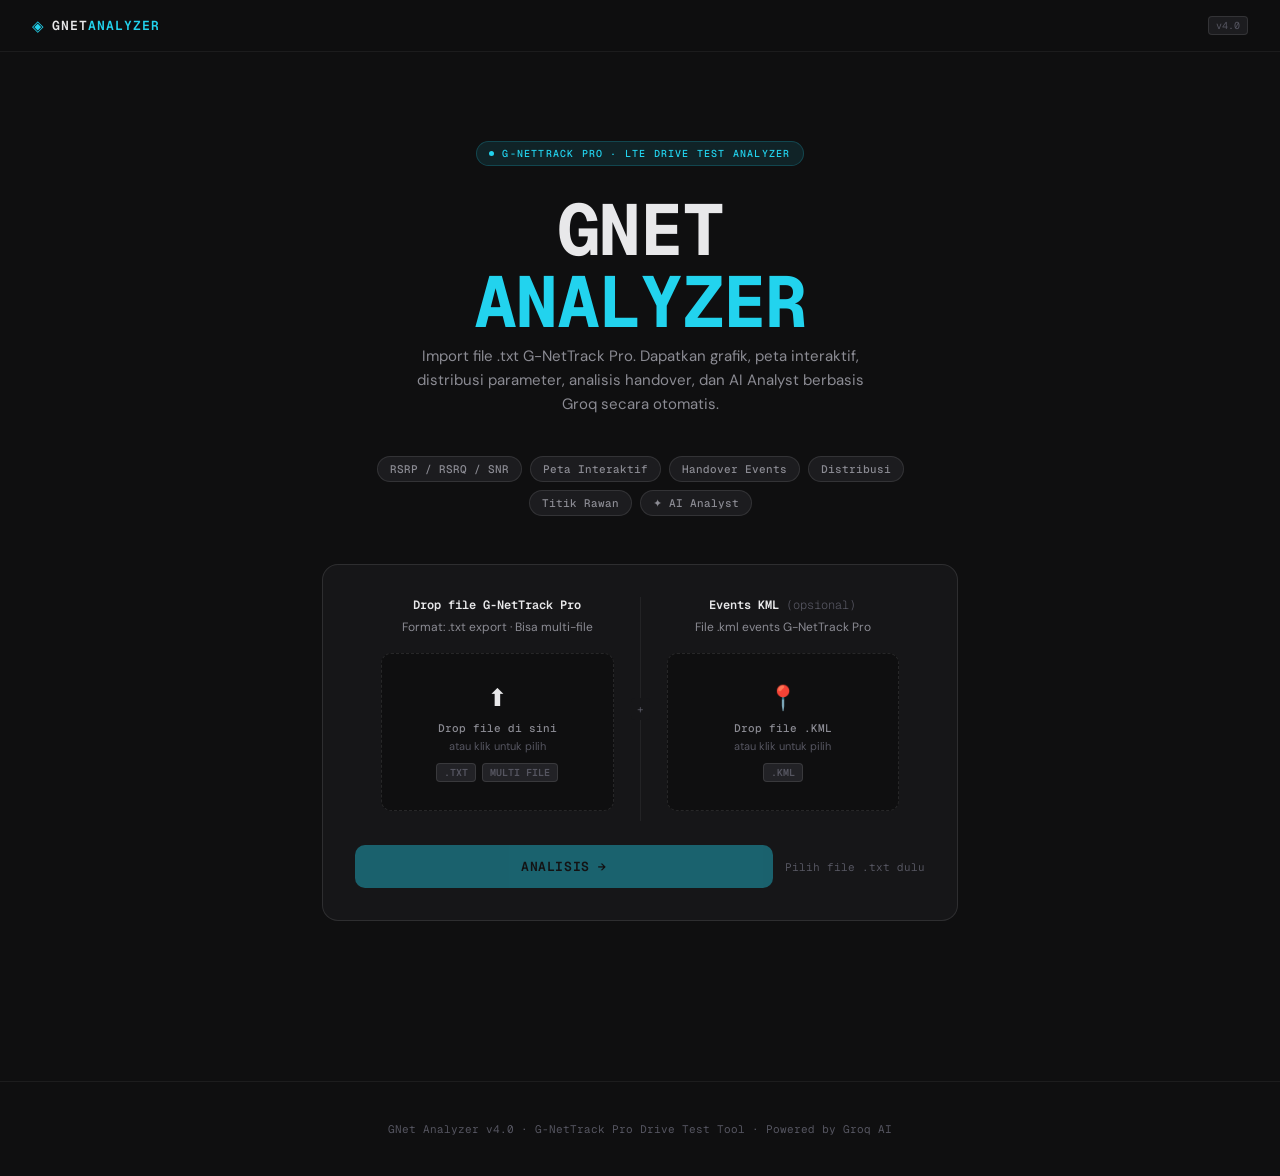
==== index.html @ 62227131 "initial commit" ====
<!DOCTYPE html>
<html lang="id">
<head>
<meta charset="UTF-8">
<meta name="viewport" content="width=device-width, initial-scale=1.0">
<title>GNet Analyzer — LTE Drive Test Analyzer</title>
<link rel="preconnect" href="https://fonts.googleapis.com">
<link href="https://fonts.googleapis.com/css2?family=Geist+Mono:wght@300;400;500;600;700&family=DM+Sans:wght@300;400;500;600&display=swap" rel="stylesheet">
<style>
*, *::before, *::after { box-sizing: border-box; margin: 0; padding: 0; }
:root {
  --bg: #0f0f10;
  --bg2: #161618;
  --bg3: #1c1c1f;
  --bg4: #222226;
  --border: rgba(255,255,255,0.06);
  --border2: rgba(255,255,255,0.10);
  --text: #e8e8ea;
  --text2: #8b8b93;
  --text3: #555560;
  --cyan: #22d3ee;
  --cyan-dim: rgba(34,211,238,0.10);
  --green: #4ade80;
  --mono: 'Geist Mono', monospace;
  --sans: 'DM Sans', system-ui, sans-serif;
}
html { scroll-behavior: smooth; }
body {
  font-family: var(--sans);
  background: var(--bg);
  color: var(--text);
  min-height: 100vh;
  -webkit-font-smoothing: antialiased;
}

/* NAV */
.nav {
  position: fixed; top: 0; left: 0; right: 0; z-index: 100;
  padding: 0 32px; height: 52px;
  background: rgba(15,15,16,0.9);
  border-bottom: 1px solid var(--border);
  backdrop-filter: blur(12px);
  display: flex; align-items: center; justify-content: space-between;
}
.nav-logo {
  display: flex; align-items: center; gap: 8px;
  text-decoration: none; color: var(--text);
}
.nav-logo-icon { color: var(--cyan); font-size: 15px; }
.nav-logo-text {
  font-family: var(--mono); font-size: 13px; font-weight: 600;
  letter-spacing: 0.08em;
}
.nav-logo-accent { color: var(--cyan); }
.nav-ver {
  font-family: var(--mono); font-size: 10px; font-weight: 400;
  color: var(--text3); padding: 2px 7px;
  background: var(--bg3); border: 1px solid var(--border2);
  border-radius: 4px;
}

/* HERO */
.hero {
  padding: 140px 32px 80px;
  text-align: center;
  max-width: 700px; margin: 0 auto;
}
.hero-tag {
  display: inline-flex; align-items: center; gap: 8px;
  font-family: var(--mono); font-size: 10px; font-weight: 500;
  letter-spacing: 0.12em; color: var(--cyan);
  background: var(--cyan-dim); border: 1px solid rgba(34,211,238,0.2);
  padding: 5px 12px; border-radius: 20px;
  margin-bottom: 28px;
}
.hero-tag-dot {
  width: 5px; height: 5px; border-radius: 50%;
  background: var(--cyan); animation: blink 2s infinite;
}
@keyframes blink { 0%,100%{opacity:1}50%{opacity:0.3} }
.hero-title {
  font-family: var(--mono); font-size: clamp(40px, 8vw, 72px);
  font-weight: 700; line-height: 1;
  letter-spacing: -0.02em;
  color: var(--text); margin-bottom: 6px;
}
.hero-title span { color: var(--cyan); }
.hero-sub {
  font-size: 15px; color: var(--text2); line-height: 1.6;
  max-width: 480px; margin: 0 auto 40px;
}

/* FEATURE PILLS */
.feature-pills {
  display: flex; flex-wrap: wrap; gap: 8px;
  justify-content: center; margin-bottom: 48px;
}
.pill {
  font-family: var(--mono); font-size: 11px; font-weight: 500;
  padding: 5px 12px; border-radius: 20px;
  background: var(--bg3); border: 1px solid var(--border2);
  color: var(--text2);
}

/* UPLOAD ZONE */
.upload-zone {
  max-width: 760px; margin: 0 auto;
  background: var(--bg2); border: 1px solid var(--border2);
  border-radius: 16px; padding: 32px;
  overflow: hidden;
}
.upload-cols {
  display: grid; grid-template-columns: minmax(280px,1fr) 1px minmax(260px,1fr);
  gap: 0;
  overflow: hidden;
}
.upload-divider {
  background: var(--border); position: relative;
  display: flex; align-items: center; justify-content: center;
}
.upload-divider::after {
  content: '+'; font-family: var(--mono); font-size: 11px;
  color: var(--text3); background: var(--bg2);
  padding: 4px 6px; border-radius: 4px;
  position: absolute;
}
.upload-col {
  padding: 0 26px;
  min-width: 0;
  max-width: 100%;
  overflow: hidden;
}
.upload-col-title {
  font-family: var(--mono); font-size: 12px; font-weight: 600;
  color: var(--text); margin-bottom: 6px;
}
.upload-col-sub { font-size: 12px; color: var(--text2); margin-bottom: 18px; }

.drop-area {
  border: 1.5px dashed var(--border2); border-radius: 10px;
  padding: 28px 20px; text-align: center;
  cursor: pointer; transition: all 0.2s;
  background: var(--bg);
  max-width: 100%;
}
.drop-area:hover { border-color: var(--cyan); background: var(--cyan-dim); }
.drop-area.drag-over { border-color: var(--cyan); background: rgba(34,211,238,0.08); }
.drop-icon { font-size: 24px; margin-bottom: 8px; }
.drop-label { font-family: var(--mono); font-size: 11px; font-weight: 500; color: var(--text2); margin-bottom: 4px; }
.drop-sub { font-size: 11px; color: var(--text3); }
.drop-file-tags { display: flex; gap: 6px; justify-content: center; margin-top: 10px; flex-wrap: wrap; }
.tag {
  font-family: var(--mono); font-size: 10px; font-weight: 600;
  padding: 2px 7px; border-radius: 4px;
  background: var(--bg4); border: 1px solid var(--border2);
  color: var(--text3);
}
.upload-file-btn {
  display: block; width: 100%; margin-top: 10px;
  font-family: var(--mono); font-size: 11px; font-weight: 500;
  padding: 9px; border-radius: 7px;
  background: var(--bg3); border: 1px solid var(--border2);
  color: var(--text2); cursor: pointer; transition: 0.15s;
}
.upload-file-btn:hover { border-color: var(--cyan); color: var(--cyan); }
.file-list {
  margin-top: 10px;
  display: flex;
  flex-direction: column;
  gap: 5px;
  max-width: 100%;
  width: 100%;
  max-height: 170px;
  overflow-y: auto;
  padding-right: 2px;
}
.file-item {
  display: flex;
  flex-wrap: wrap;
  align-items: center;
  gap: 8px;
  background: var(--bg3);
  border: 1px solid var(--border);
  border-radius: 6px;
  padding: 7px 10px;
  font-family: var(--mono);
  font-size: 11px;
  min-width: 0;
  width: 100%;
}
.file-item-name {
  flex: 1;
  color: var(--text2);
  min-width: 0;
  overflow-wrap: anywhere;
  word-break: break-word;
  white-space: normal;
}
.file-item-ok { color: var(--green); }
.file-item-rm { color: var(--text3); cursor: pointer; transition: 0.15s; background: none; border: none; font-size: 13px; }
.file-item-rm:hover { color: #f87171; }

/* ANALYZE BTN */
.analyze-wrap { margin-top: 24px; display: flex; align-items: center; gap: 12px; justify-content: space-between; flex-wrap: wrap; }
.analyze-btn {
  flex: 1; min-width: 175px; font-family: var(--mono); font-size: 13px; font-weight: 600;
  padding: 13px 16px; border-radius: 10px;
  background: var(--cyan); border: none; color: var(--bg);
  cursor: pointer; transition: all 0.15s; letter-spacing: 0.04em;
}
.analyze-btn:hover { background: #38e8ff; transform: translateY(-1px); }
.analyze-btn:disabled { opacity: 0.4; cursor: not-allowed; transform: none; }
.analyze-note { font-size: 11px; color: var(--text3); font-family: var(--mono); white-space: nowrap; }

/* FOOTER */
.footer {
  padding: 40px 32px; text-align: center;
  border-top: 1px solid var(--border); margin-top: 80px;
}
.footer-text { font-family: var(--mono); font-size: 11px; color: var(--text3); }

/* PROGRESS */
.progress-overlay {
  display: none; position: fixed; inset: 0; z-index: 200;
  background: rgba(15,15,16,0.85); backdrop-filter: blur(8px);
  align-items: center; justify-content: center; flex-direction: column; gap: 16px;
}
.progress-overlay.show { display: flex; }
.progress-ring { width: 36px; height: 36px; border: 2px solid var(--border2); border-top-color: var(--cyan); border-radius: 50%; animation: spin 0.8s linear infinite; }
@keyframes spin { to { transform: rotate(360deg); } }
.progress-text { font-family: var(--mono); font-size: 12px; color: var(--text2); }

@media (max-width: 600px) {
  .upload-cols { grid-template-columns: 1fr; }
  .upload-divider { display: none; }
  .upload-col { padding: 0; margin-top: 20px; }
  .upload-col:first-child { margin-top: 0; }
  .hero { padding: 100px 20px 60px; }
}
</style>
</head>
<body>

<nav class="nav">
  <a href="#" class="nav-logo">
    <span class="nav-logo-icon">◈</span>
    <span class="nav-logo-text">GNET<span class="nav-logo-accent">ANALYZER</span></span>
  </a>
  <span class="nav-ver">v4.0</span>
</nav>

<div class="hero">
  <div class="hero-tag">
    <span class="hero-tag-dot"></span>
    G-NETTRACK PRO · LTE DRIVE TEST ANALYZER
  </div>
  <div class="hero-title">GNET<br><span>ANALYZER</span></div>
  <p class="hero-sub">
    Import file .txt G-NetTrack Pro. Dapatkan grafik, peta interaktif, distribusi parameter, analisis handover, dan AI Analyst berbasis Groq secara otomatis.
  </p>
  <div class="feature-pills">
    <span class="pill">RSRP / RSRQ / SNR</span>
    <span class="pill">Peta Interaktif</span>
    <span class="pill">Handover Events</span>
    <span class="pill">Distribusi</span>
    <span class="pill">Titik Rawan</span>
    <span class="pill">✦ AI Analyst</span>
  </div>

  <div class="upload-zone">
    <div class="upload-cols">
      <!-- TXT -->
      <div class="upload-col">
        <div class="upload-col-title">Drop file G-NetTrack Pro</div>
        <div class="upload-col-sub">Format: .txt export · Bisa multi-file</div>
        <div class="drop-area" id="txtDrop" onclick="document.getElementById('txtInput').click()">
          <div class="drop-icon">⬆</div>
          <div class="drop-label">Drop file di sini</div>
          <div class="drop-sub">atau klik untuk pilih</div>
          <div class="drop-file-tags">
            <span class="tag">.TXT</span>
            <span class="tag">MULTI FILE</span>
          </div>
        </div>
        <input type="file" id="txtInput" accept=".txt" multiple style="display:none" onchange="handleTxtFiles(this.files)">
        <div class="file-list" id="txtList"></div>
      </div>

      <div class="upload-divider"></div>

      <!-- KML -->
      <div class="upload-col">
        <div class="upload-col-title">Events KML <span style="font-weight:300;color:var(--text3)">(opsional)</span></div>
        <div class="upload-col-sub">File .kml events G-NetTrack Pro</div>
        <div class="drop-area" id="kmlDrop" onclick="document.getElementById('kmlInput').click()">
          <div class="drop-icon">📍</div>
          <div class="drop-label">Drop file .KML</div>
          <div class="drop-sub">atau klik untuk pilih</div>
          <div class="drop-file-tags">
            <span class="tag">.KML</span>
          </div>
        </div>
        <input type="file" id="kmlInput" accept=".kml" style="display:none" onchange="handleKmlFile(this.files[0])">
        <div class="file-list" id="kmlList"></div>
      </div>
    </div>

    <div class="analyze-wrap">
      <button class="analyze-btn" id="analyzeBtn" onclick="startAnalyze()" disabled>
        ANALISIS →
      </button>
      <div class="analyze-note" id="analyzeNote">Pilih file .txt dulu</div>
    </div>
  </div>
</div>

<footer class="footer">
  <div class="footer-text">GNet Analyzer v4.0 · G-NetTrack Pro Drive Test Tool · Powered by Groq AI</div>
</footer>

<div class="progress-overlay" id="progressOverlay">
  <div class="progress-ring"></div>
  <div class="progress-text" id="progressText">Memproses data...</div>
</div>

<script src="js/parser.js"></script>
<script>
let txtFiles = [];
let kmlFile  = null;

// ── DRAG & DROP ──
['txtDrop','kmlDrop'].forEach(id => {
  const el = document.getElementById(id);
  el.addEventListener('dragover', e => { e.preventDefault(); el.classList.add('drag-over'); });
  el.addEventListener('dragleave', () => el.classList.remove('drag-over'));
  el.addEventListener('drop', e => {
    e.preventDefault(); el.classList.remove('drag-over');
    const files = [...e.dataTransfer.files];
    if (id === 'txtDrop') handleTxtFiles(files.filter(f => f.name.endsWith('.txt')));
    else { const k = files.find(f => f.name.endsWith('.kml')); if (k) handleKmlFile(k); }
  });
});

function handleTxtFiles(files) {
  [...files].forEach(f => {
    if (!txtFiles.find(x => x.name === f.name)) txtFiles.push(f);
  });
  renderTxtList();
  updateBtn();
}

function handleKmlFile(f) {
  kmlFile = f;
  renderKmlList();
}

function renderTxtList() {
  const el = document.getElementById('txtList');
  el.innerHTML = txtFiles.map((f,i) => `
    <div class="file-item">
      <span class="file-item-ok">✓</span>
      <span class="file-item-name">${f.name}</span>
      <button class="file-item-rm" onclick="removeTxt(${i})">✕</button>
    </div>`).join('');
}

function renderKmlList() {
  const el = document.getElementById('kmlList');
  el.innerHTML = kmlFile ? `
    <div class="file-item">
      <span class="file-item-ok">✓</span>
      <span class="file-item-name">${kmlFile.name}</span>
      <button class="file-item-rm" onclick="removeKml()">✕</button>
    </div>` : '';
}

function removeTxt(i) { txtFiles.splice(i,1); renderTxtList(); updateBtn(); }
function removeKml() { kmlFile = null; renderKmlList(); }

function updateBtn() {
  const btn  = document.getElementById('analyzeBtn');
  const note = document.getElementById('analyzeNote');
  btn.disabled = txtFiles.length === 0;
  note.textContent = txtFiles.length ? `${txtFiles.length} file siap` : 'Pilih file .txt dulu';
}

async function startAnalyze() {
  const overlay = document.getElementById('progressOverlay');
  const ptxt    = document.getElementById('progressText');
  overlay.classList.add('show');
  ptxt.textContent = 'Membaca file...';

  try {
    const contents = await Promise.all(txtFiles.map(f => f.text()));
    ptxt.textContent = 'Parsing data...';

    const parsedRows = typeof GNetParser !== 'undefined'
      ? contents.flatMap(txt => GNetParser.parseTxt(txt))
      : [];

    if (!parsedRows.length) {
      throw new Error('Tidak ada data valid dalam file. Pastikan format G-NetTrack Pro.');
    }

    const parsed = {
      data: parsedRows,
      meta: { files: txtFiles.map(f => f.name), points: parsedRows.length }
    };

    ptxt.textContent = 'Menyimpan data...';
    sessionStorage.setItem('gnet_data',   JSON.stringify(parsed.data));
    sessionStorage.setItem('gnet_meta',   JSON.stringify(parsed.meta));
    sessionStorage.setItem('gnet_files',  JSON.stringify(txtFiles.map(f => f.name)));
    sessionStorage.setItem('gnet_filename', txtFiles.map(f => f.name).join(', '));

    if (kmlFile) {
      ptxt.textContent = 'Memproses KML...';
      const kmlText = await kmlFile.text();
      const events = typeof GNetParser !== 'undefined' && GNetParser.parseKml
        ? GNetParser.parseKml(kmlText)
        : [];
      sessionStorage.setItem('gnet_events', JSON.stringify(events));
    } else {
      sessionStorage.removeItem('gnet_events');
    }

    ptxt.textContent = 'Membuka dashboard...';
    window.location.href = 'dashboard.html';
  } catch (err) {
    overlay.classList.remove('show');
    alert('Error: ' + err.message);
  }
}
</script>
</body>
</html>
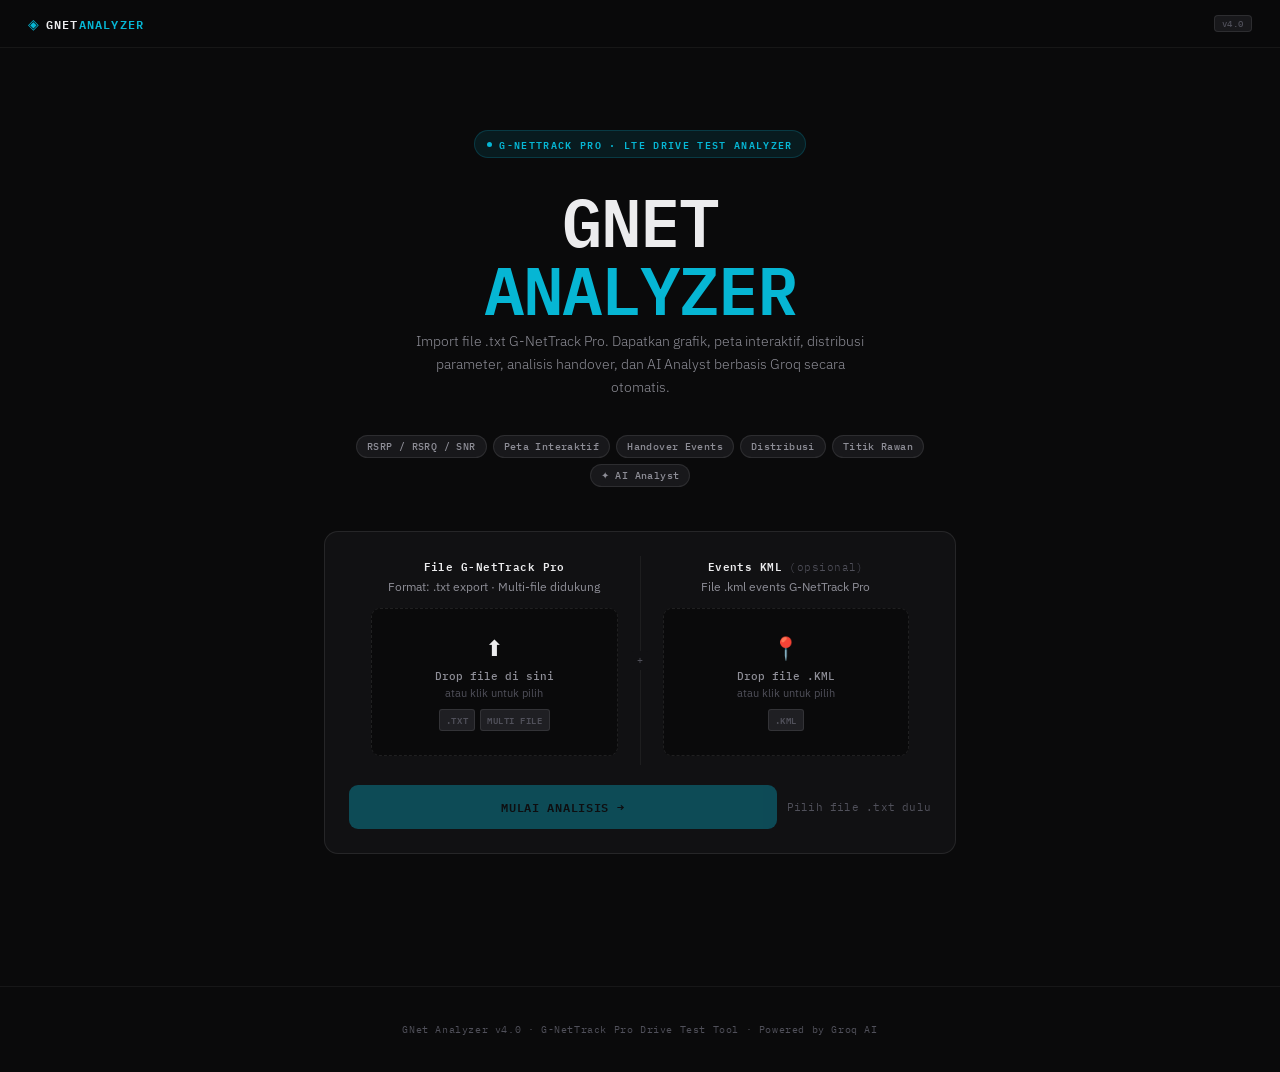
==== commit ac9e086c: "initial commit" ====
--- a/index.html
+++ b/index.html
@@ -5,24 +5,27 @@
 <meta name="viewport" content="width=device-width, initial-scale=1.0">
 <title>GNet Analyzer — LTE Drive Test Analyzer</title>
 <link rel="preconnect" href="https://fonts.googleapis.com">
-<link href="https://fonts.googleapis.com/css2?family=Geist+Mono:wght@300;400;500;600;700&family=DM+Sans:wght@300;400;500;600&display=swap" rel="stylesheet">
+<link href="https://fonts.googleapis.com/css2?family=IBM+Plex+Mono:wght@300;400;500;600&family=IBM+Plex+Sans:wght@300;400;500;600&display=swap" rel="stylesheet">
 <style>
 *, *::before, *::after { box-sizing: border-box; margin: 0; padding: 0; }
 :root {
-  --bg: #0f0f10;
-  --bg2: #161618;
-  --bg3: #1c1c1f;
-  --bg4: #222226;
-  --border: rgba(255,255,255,0.06);
-  --border2: rgba(255,255,255,0.10);
-  --text: #e8e8ea;
-  --text2: #8b8b93;
-  --text3: #555560;
-  --cyan: #22d3ee;
-  --cyan-dim: rgba(34,211,238,0.10);
-  --green: #4ade80;
-  --mono: 'Geist Mono', monospace;
-  --sans: 'DM Sans', system-ui, sans-serif;
+  --bg:   #0a0a0b;
+  --bg2:  #111113;
+  --bg3:  #18181b;
+  --bg4:  #1f1f23;
+  --bg5:  #26262c;
+  --border:  rgba(255,255,255,0.055);
+  --border2: rgba(255,255,255,0.09);
+  --text:  #ececee;
+  --text2: #8e8e97;
+  --text3: #50505a;
+  --cyan:      #06b6d4;
+  --cyan-hi:   #22d3ee;
+  --cyan-dim:  rgba(6,182,212,0.10);
+  --green:     #22c55e;
+  --green-dim: rgba(34,197,94,0.10);
+  --mono: 'IBM Plex Mono', monospace;
+  --sans: 'IBM Plex Sans', system-ui, sans-serif;
 }
 html { scroll-behavior: smooth; }
 body {
@@ -36,206 +39,202 @@
 /* NAV */
 .nav {
   position: fixed; top: 0; left: 0; right: 0; z-index: 100;
-  padding: 0 32px; height: 52px;
-  background: rgba(15,15,16,0.9);
+  padding: 0 28px; height: 48px;
+  background: rgba(10,10,11,0.92);
   border-bottom: 1px solid var(--border);
   backdrop-filter: blur(12px);
   display: flex; align-items: center; justify-content: space-between;
 }
 .nav-logo {
-  display: flex; align-items: center; gap: 8px;
+  display: flex; align-items: center; gap: 7px;
   text-decoration: none; color: var(--text);
 }
-.nav-logo-icon { color: var(--cyan); font-size: 15px; }
+.nav-logo-icon { color: var(--cyan); font-size: 14px; }
 .nav-logo-text {
-  font-family: var(--mono); font-size: 13px; font-weight: 600;
-  letter-spacing: 0.08em;
+  font-family: var(--mono); font-size: 12px; font-weight: 600;
+  letter-spacing: 0.1em;
 }
 .nav-logo-accent { color: var(--cyan); }
 .nav-ver {
-  font-family: var(--mono); font-size: 10px; font-weight: 400;
+  font-family: var(--mono); font-size: 9px; font-weight: 500;
   color: var(--text3); padding: 2px 7px;
   background: var(--bg3); border: 1px solid var(--border2);
-  border-radius: 4px;
+  border-radius: 4px; letter-spacing: 0.06em;
 }
 
 /* HERO */
 .hero {
-  padding: 140px 32px 80px;
+  padding: 130px 24px 72px;
   text-align: center;
-  max-width: 700px; margin: 0 auto;
+  max-width: 680px; margin: 0 auto;
 }
 .hero-tag {
-  display: inline-flex; align-items: center; gap: 8px;
-  font-family: var(--mono); font-size: 10px; font-weight: 500;
-  letter-spacing: 0.12em; color: var(--cyan);
-  background: var(--cyan-dim); border: 1px solid rgba(34,211,238,0.2);
-  padding: 5px 12px; border-radius: 20px;
-  margin-bottom: 28px;
+  display: inline-flex; align-items: center; gap: 7px;
+  font-family: var(--mono); font-size: 9.5px; font-weight: 600;
+  letter-spacing: 0.14em; color: var(--cyan);
+  background: var(--cyan-dim); border: 1px solid rgba(6,182,212,0.2);
+  padding: 4px 12px; border-radius: 20px;
+  margin-bottom: 28px; text-transform: uppercase;
 }
 .hero-tag-dot {
   width: 5px; height: 5px; border-radius: 50%;
-  background: var(--cyan); animation: blink 2s infinite;
+  background: var(--cyan); animation: blink 2s infinite; flex-shrink: 0;
 }
 @keyframes blink { 0%,100%{opacity:1}50%{opacity:0.3} }
 .hero-title {
-  font-family: var(--mono); font-size: clamp(40px, 8vw, 72px);
-  font-weight: 700; line-height: 1;
-  letter-spacing: -0.02em;
-  color: var(--text); margin-bottom: 6px;
+  font-family: var(--mono); font-size: clamp(38px, 8vw, 68px);
+  font-weight: 600; line-height: 1.0;
+  letter-spacing: -0.03em;
+  color: var(--text); margin-bottom: 8px;
 }
 .hero-title span { color: var(--cyan); }
 .hero-sub {
-  font-size: 15px; color: var(--text2); line-height: 1.6;
-  max-width: 480px; margin: 0 auto 40px;
+  font-size: 14px; color: var(--text2); line-height: 1.65;
+  max-width: 460px; margin: 0 auto 36px;
+  font-weight: 300;
 }
 
 /* FEATURE PILLS */
 .feature-pills {
-  display: flex; flex-wrap: wrap; gap: 8px;
-  justify-content: center; margin-bottom: 48px;
+  display: flex; flex-wrap: wrap; gap: 6px;
+  justify-content: center; margin-bottom: 44px;
 }
 .pill {
-  font-family: var(--mono); font-size: 11px; font-weight: 500;
-  padding: 5px 12px; border-radius: 20px;
+  font-family: var(--mono); font-size: 9.5px; font-weight: 500;
+  padding: 4px 10px; border-radius: 20px;
   background: var(--bg3); border: 1px solid var(--border2);
-  color: var(--text2);
+  color: var(--text2); letter-spacing: 0.04em;
 }
 
 /* UPLOAD ZONE */
 .upload-zone {
-  max-width: 760px; margin: 0 auto;
+  max-width: 720px; margin: 0 auto;
   background: var(--bg2); border: 1px solid var(--border2);
-  border-radius: 16px; padding: 32px;
+  border-radius: 14px; padding: 24px;
   overflow: hidden;
 }
 .upload-cols {
-  display: grid; grid-template-columns: minmax(280px,1fr) 1px minmax(260px,1fr);
+  display: grid; grid-template-columns: 1fr 1px 1fr;
   gap: 0;
-  overflow: hidden;
 }
 .upload-divider {
   background: var(--border); position: relative;
   display: flex; align-items: center; justify-content: center;
 }
 .upload-divider::after {
-  content: '+'; font-family: var(--mono); font-size: 11px;
+  content: '+'; font-family: var(--mono); font-size: 10px;
   color: var(--text3); background: var(--bg2);
-  padding: 4px 6px; border-radius: 4px;
+  padding: 3px 5px; border-radius: 3px;
   position: absolute;
 }
-.upload-col {
-  padding: 0 26px;
-  min-width: 0;
-  max-width: 100%;
-  overflow: hidden;
-}
+.upload-col { padding: 0 22px; min-width: 0; max-width: 100%; }
 .upload-col-title {
-  font-family: var(--mono); font-size: 12px; font-weight: 600;
-  color: var(--text); margin-bottom: 6px;
-}
-.upload-col-sub { font-size: 12px; color: var(--text2); margin-bottom: 18px; }
+  font-family: var(--mono); font-size: 11px; font-weight: 600;
+  color: var(--text); margin-bottom: 4px; letter-spacing: 0.04em;
+}
+.upload-col-sub { font-size: 11.5px; color: var(--text2); margin-bottom: 14px; }
 
 .drop-area {
-  border: 1.5px dashed var(--border2); border-radius: 10px;
-  padding: 28px 20px; text-align: center;
-  cursor: pointer; transition: all 0.2s;
+  border: 1.5px dashed var(--border2); border-radius: 9px;
+  padding: 24px 16px; text-align: center;
+  cursor: pointer; transition: all 0.18s;
   background: var(--bg);
-  max-width: 100%;
 }
 .drop-area:hover { border-color: var(--cyan); background: var(--cyan-dim); }
-.drop-area.drag-over { border-color: var(--cyan); background: rgba(34,211,238,0.08); }
-.drop-icon { font-size: 24px; margin-bottom: 8px; }
-.drop-label { font-family: var(--mono); font-size: 11px; font-weight: 500; color: var(--text2); margin-bottom: 4px; }
-.drop-sub { font-size: 11px; color: var(--text3); }
-.drop-file-tags { display: flex; gap: 6px; justify-content: center; margin-top: 10px; flex-wrap: wrap; }
+.drop-area.drag-over { border-color: var(--cyan); background: rgba(6,182,212,0.07); }
+.drop-icon { font-size: 22px; margin-bottom: 7px; }
+.drop-label {
+  font-family: var(--mono); font-size: 10.5px; font-weight: 500;
+  color: var(--text2); margin-bottom: 3px;
+}
+.drop-sub { font-size: 10.5px; color: var(--text3); }
+.drop-file-tags { display: flex; gap: 5px; justify-content: center; margin-top: 9px; flex-wrap: wrap; }
 .tag {
-  font-family: var(--mono); font-size: 10px; font-weight: 600;
-  padding: 2px 7px; border-radius: 4px;
+  font-family: var(--mono); font-size: 9px; font-weight: 600;
+  padding: 2px 6px; border-radius: 3px;
   background: var(--bg4); border: 1px solid var(--border2);
-  color: var(--text3);
+  color: var(--text3); letter-spacing: 0.06em;
 }
 .upload-file-btn {
-  display: block; width: 100%; margin-top: 10px;
-  font-family: var(--mono); font-size: 11px; font-weight: 500;
-  padding: 9px; border-radius: 7px;
+  display: block; width: 100%; margin-top: 9px;
+  font-family: var(--mono); font-size: 10px; font-weight: 500;
+  padding: 8px; border-radius: 6px;
   background: var(--bg3); border: 1px solid var(--border2);
-  color: var(--text2); cursor: pointer; transition: 0.15s;
+  color: var(--text2); cursor: pointer; transition: 0.12s;
+  letter-spacing: 0.04em;
 }
 .upload-file-btn:hover { border-color: var(--cyan); color: var(--cyan); }
 .file-list {
-  margin-top: 10px;
-  display: flex;
-  flex-direction: column;
-  gap: 5px;
-  max-width: 100%;
-  width: 100%;
-  max-height: 170px;
-  overflow-y: auto;
-  padding-right: 2px;
+  margin-top: 9px; display: flex; flex-direction: column; gap: 4px;
+  max-width: 100%; width: 100%; max-height: 150px; overflow-y: auto;
 }
 .file-item {
-  display: flex;
-  flex-wrap: wrap;
-  align-items: center;
-  gap: 8px;
-  background: var(--bg3);
-  border: 1px solid var(--border);
-  border-radius: 6px;
-  padding: 7px 10px;
-  font-family: var(--mono);
-  font-size: 11px;
-  min-width: 0;
-  width: 100%;
+  display: flex; flex-wrap: wrap; align-items: center; gap: 7px;
+  background: var(--bg3); border: 1px solid var(--border);
+  border-radius: 5px; padding: 6px 9px;
+  font-family: var(--mono); font-size: 10.5px;
+  min-width: 0; width: 100%;
 }
 .file-item-name {
-  flex: 1;
-  color: var(--text2);
-  min-width: 0;
-  overflow-wrap: anywhere;
-  word-break: break-word;
-  white-space: normal;
-}
-.file-item-ok { color: var(--green); }
-.file-item-rm { color: var(--text3); cursor: pointer; transition: 0.15s; background: none; border: none; font-size: 13px; }
-.file-item-rm:hover { color: #f87171; }
+  flex: 1; color: var(--text2); min-width: 0;
+  overflow-wrap: anywhere; word-break: break-word;
+}
+.file-item-ok { color: var(--green); flex-shrink: 0; }
+.file-item-rm {
+  color: var(--text3); cursor: pointer; transition: 0.12s;
+  background: none; border: none; font-size: 12px; flex-shrink: 0;
+  padding: 0; line-height: 1;
+}
+.file-item-rm:hover { color: #ef4444; }
 
 /* ANALYZE BTN */
-.analyze-wrap { margin-top: 24px; display: flex; align-items: center; gap: 12px; justify-content: space-between; flex-wrap: wrap; }
+.analyze-wrap {
+  margin-top: 20px; display: flex; align-items: center; gap: 10px;
+  justify-content: space-between; flex-wrap: wrap;
+}
 .analyze-btn {
-  flex: 1; min-width: 175px; font-family: var(--mono); font-size: 13px; font-weight: 600;
-  padding: 13px 16px; border-radius: 10px;
+  flex: 1; min-width: 160px; font-family: var(--mono); font-size: 12px; font-weight: 600;
+  padding: 12px 16px; border-radius: 9px;
   background: var(--cyan); border: none; color: var(--bg);
-  cursor: pointer; transition: all 0.15s; letter-spacing: 0.04em;
-}
-.analyze-btn:hover { background: #38e8ff; transform: translateY(-1px); }
-.analyze-btn:disabled { opacity: 0.4; cursor: not-allowed; transform: none; }
-.analyze-note { font-size: 11px; color: var(--text3); font-family: var(--mono); white-space: nowrap; }
+  cursor: pointer; transition: all 0.15s; letter-spacing: 0.06em;
+  text-transform: uppercase;
+}
+.analyze-btn:hover { background: var(--cyan-hi); transform: translateY(-1px); }
+.analyze-btn:disabled { opacity: 0.35; cursor: not-allowed; transform: none; }
+.analyze-note {
+  font-size: 10.5px; color: var(--text3); font-family: var(--mono);
+  white-space: nowrap; letter-spacing: 0.02em;
+}
 
 /* FOOTER */
 .footer {
-  padding: 40px 32px; text-align: center;
-  border-top: 1px solid var(--border); margin-top: 80px;
-}
-.footer-text { font-family: var(--mono); font-size: 11px; color: var(--text3); }
+  padding: 36px 24px; text-align: center;
+  border-top: 1px solid var(--border); margin-top: 60px;
+}
+.footer-text { font-family: var(--mono); font-size: 10px; color: var(--text3); letter-spacing: 0.06em; }
 
 /* PROGRESS */
 .progress-overlay {
   display: none; position: fixed; inset: 0; z-index: 200;
-  background: rgba(15,15,16,0.85); backdrop-filter: blur(8px);
-  align-items: center; justify-content: center; flex-direction: column; gap: 16px;
+  background: rgba(10,10,11,0.88); backdrop-filter: blur(10px);
+  align-items: center; justify-content: center; flex-direction: column; gap: 14px;
 }
 .progress-overlay.show { display: flex; }
-.progress-ring { width: 36px; height: 36px; border: 2px solid var(--border2); border-top-color: var(--cyan); border-radius: 50%; animation: spin 0.8s linear infinite; }
+.progress-ring {
+  width: 32px; height: 32px;
+  border: 2px solid var(--border2); border-top-color: var(--cyan);
+  border-radius: 50%; animation: spin 0.75s linear infinite;
+}
 @keyframes spin { to { transform: rotate(360deg); } }
-.progress-text { font-family: var(--mono); font-size: 12px; color: var(--text2); }
-
-@media (max-width: 600px) {
+.progress-text { font-family: var(--mono); font-size: 11px; color: var(--text2); }
+
+@media (max-width: 580px) {
   .upload-cols { grid-template-columns: 1fr; }
   .upload-divider { display: none; }
-  .upload-col { padding: 0; margin-top: 20px; }
+  .upload-col { padding: 0; margin-top: 18px; }
   .upload-col:first-child { margin-top: 0; }
-  .hero { padding: 100px 20px 60px; }
+  .hero { padding: 90px 18px 52px; }
+  .feature-pills .pill { font-size: 9px; }
 }
 </style>
 </head>
@@ -252,7 +251,7 @@
 <div class="hero">
   <div class="hero-tag">
     <span class="hero-tag-dot"></span>
-    G-NETTRACK PRO · LTE DRIVE TEST ANALYZER
+    G-NetTrack Pro · LTE Drive Test Analyzer
   </div>
   <div class="hero-title">GNET<br><span>ANALYZER</span></div>
   <p class="hero-sub">
@@ -271,8 +270,8 @@
     <div class="upload-cols">
       <!-- TXT -->
       <div class="upload-col">
-        <div class="upload-col-title">Drop file G-NetTrack Pro</div>
-        <div class="upload-col-sub">Format: .txt export · Bisa multi-file</div>
+        <div class="upload-col-title">File G-NetTrack Pro</div>
+        <div class="upload-col-sub">Format: .txt export · Multi-file didukung</div>
         <div class="drop-area" id="txtDrop" onclick="document.getElementById('txtInput').click()">
           <div class="drop-icon">⬆</div>
           <div class="drop-label">Drop file di sini</div>
@@ -307,7 +306,7 @@
 
     <div class="analyze-wrap">
       <button class="analyze-btn" id="analyzeBtn" onclick="startAnalyze()" disabled>
-        ANALISIS →
+        Mulai Analisis →
       </button>
       <div class="analyze-note" id="analyzeNote">Pilih file .txt dulu</div>
     </div>
@@ -328,7 +327,6 @@
 let txtFiles = [];
 let kmlFile  = null;
 
-// ── DRAG & DROP ──
 ['txtDrop','kmlDrop'].forEach(id => {
   const el = document.getElementById(id);
   el.addEventListener('dragover', e => { e.preventDefault(); el.classList.add('drag-over'); });
@@ -345,14 +343,9 @@
   [...files].forEach(f => {
     if (!txtFiles.find(x => x.name === f.name)) txtFiles.push(f);
   });
-  renderTxtList();
-  updateBtn();
-}
-
-function handleKmlFile(f) {
-  kmlFile = f;
-  renderKmlList();
-}
+  renderTxtList(); updateBtn();
+}
+function handleKmlFile(f) { kmlFile = f; renderKmlList(); }
 
 function renderTxtList() {
   const el = document.getElementById('txtList');
@@ -363,7 +356,6 @@
       <button class="file-item-rm" onclick="removeTxt(${i})">✕</button>
     </div>`).join('');
 }
-
 function renderKmlList() {
   const el = document.getElementById('kmlList');
   el.innerHTML = kmlFile ? `
@@ -373,7 +365,6 @@
       <button class="file-item-rm" onclick="removeKml()">✕</button>
     </div>` : '';
 }
-
 function removeTxt(i) { txtFiles.splice(i,1); renderTxtList(); updateBtn(); }
 function removeKml() { kmlFile = null; renderKmlList(); }
 
@@ -408,17 +399,16 @@
     };
 
     ptxt.textContent = 'Menyimpan data...';
-    sessionStorage.setItem('gnet_data',   JSON.stringify(parsed.data));
-    sessionStorage.setItem('gnet_meta',   JSON.stringify(parsed.meta));
-    sessionStorage.setItem('gnet_files',  JSON.stringify(txtFiles.map(f => f.name)));
+    sessionStorage.setItem('gnet_data',     JSON.stringify(parsed.data));
+    sessionStorage.setItem('gnet_meta',     JSON.stringify(parsed.meta));
+    sessionStorage.setItem('gnet_files',    JSON.stringify(txtFiles.map(f => f.name)));
     sessionStorage.setItem('gnet_filename', txtFiles.map(f => f.name).join(', '));
 
     if (kmlFile) {
       ptxt.textContent = 'Memproses KML...';
       const kmlText = await kmlFile.text();
       const events = typeof GNetParser !== 'undefined' && GNetParser.parseKml
-        ? GNetParser.parseKml(kmlText)
-        : [];
+        ? GNetParser.parseKml(kmlText) : [];
       sessionStorage.setItem('gnet_events', JSON.stringify(events));
     } else {
       sessionStorage.removeItem('gnet_events');
@@ -433,4 +423,4 @@
 }
 </script>
 </body>
-</html>
+</html>
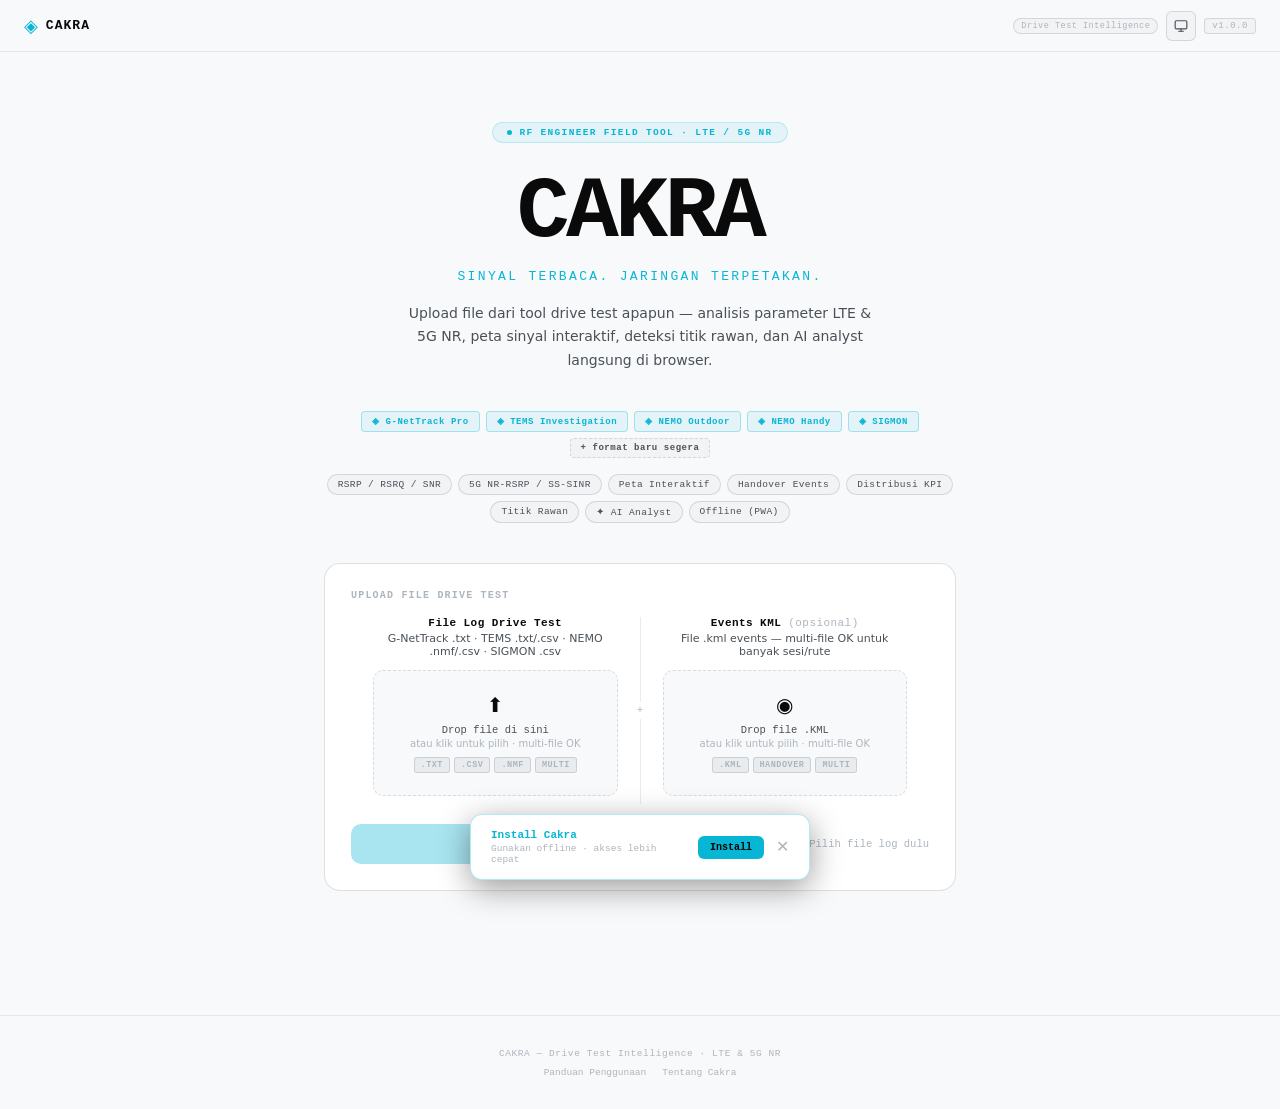
==== commit 618f8547: "fix: zero CDN, all libs bundled local" ====
--- a/index.html
+++ b/index.html
@@ -2,286 +2,237 @@
 <html lang="id">
 <head>
 <meta charset="UTF-8">
+<meta http-equiv="cache-control" content="no-cache, no-store, must-revalidate">
+<meta http-equiv="pragma" content="no-cache">
+<meta http-equiv="expires" content="0">
 <meta name="viewport" content="width=device-width, initial-scale=1.0">
-<title>GNet Analyzer — LTE Drive Test Analyzer</title>
-<link rel="preconnect" href="https://fonts.googleapis.com">
-<link href="https://fonts.googleapis.com/css2?family=IBM+Plex+Mono:wght@300;400;500;600&family=IBM+Plex+Sans:wght@300;400;500;600&display=swap" rel="stylesheet">
+<meta name="description" content="Cakra — Drive test intelligence untuk RF engineer. Analisis LTE & 5G NR dari G-NetTrack Pro, TEMS, NEMO, SIGMON.">
+<meta name="theme-color" content="#06b6d4">
+<meta name="apple-mobile-web-app-capable" content="yes">
+<meta name="apple-mobile-web-app-status-bar-style" content="black-translucent">
+<meta name="apple-mobile-web-app-title" content="Cakra">
+<link rel="manifest" href="manifest.json">
+<link rel="apple-touch-icon" href="icons/icon.svg">
+<title>Cakra — Drive Test Intelligence</title>
+
+
 <style>
-*, *::before, *::after { box-sizing: border-box; margin: 0; padding: 0; }
+*,*::before,*::after{box-sizing:border-box;margin:0;padding:0}
+
+/* ── THEMES ── */
 :root {
-  --bg:   #0a0a0b;
-  --bg2:  #111113;
-  --bg3:  #18181b;
-  --bg4:  #1f1f23;
-  --bg5:  #26262c;
-  --border:  rgba(255,255,255,0.055);
-  --border2: rgba(255,255,255,0.09);
-  --text:  #ececee;
-  --text2: #8e8e97;
-  --text3: #50505a;
-  --cyan:      #06b6d4;
-  --cyan-hi:   #22d3ee;
-  --cyan-dim:  rgba(6,182,212,0.10);
-  --green:     #22c55e;
-  --green-dim: rgba(34,197,94,0.10);
-  --mono: 'IBM Plex Mono', monospace;
-  --sans: 'IBM Plex Sans', system-ui, sans-serif;
-}
-html { scroll-behavior: smooth; }
-body {
-  font-family: var(--sans);
-  background: var(--bg);
-  color: var(--text);
-  min-height: 100vh;
-  -webkit-font-smoothing: antialiased;
-}
-
-/* NAV */
-.nav {
-  position: fixed; top: 0; left: 0; right: 0; z-index: 100;
-  padding: 0 28px; height: 48px;
-  background: rgba(10,10,11,0.92);
-  border-bottom: 1px solid var(--border);
-  backdrop-filter: blur(12px);
-  display: flex; align-items: center; justify-content: space-between;
-}
-.nav-logo {
-  display: flex; align-items: center; gap: 7px;
-  text-decoration: none; color: var(--text);
-}
-.nav-logo-icon { color: var(--cyan); font-size: 14px; }
-.nav-logo-text {
-  font-family: var(--mono); font-size: 12px; font-weight: 600;
-  letter-spacing: 0.1em;
-}
-.nav-logo-accent { color: var(--cyan); }
-.nav-ver {
-  font-family: var(--mono); font-size: 9px; font-weight: 500;
-  color: var(--text3); padding: 2px 7px;
-  background: var(--bg3); border: 1px solid var(--border2);
-  border-radius: 4px; letter-spacing: 0.06em;
-}
-
-/* HERO */
-.hero {
-  padding: 130px 24px 72px;
-  text-align: center;
-  max-width: 680px; margin: 0 auto;
-}
-.hero-tag {
-  display: inline-flex; align-items: center; gap: 7px;
-  font-family: var(--mono); font-size: 9.5px; font-weight: 600;
-  letter-spacing: 0.14em; color: var(--cyan);
-  background: var(--cyan-dim); border: 1px solid rgba(6,182,212,0.2);
-  padding: 4px 12px; border-radius: 20px;
-  margin-bottom: 28px; text-transform: uppercase;
-}
-.hero-tag-dot {
-  width: 5px; height: 5px; border-radius: 50%;
-  background: var(--cyan); animation: blink 2s infinite; flex-shrink: 0;
-}
-@keyframes blink { 0%,100%{opacity:1}50%{opacity:0.3} }
-.hero-title {
-  font-family: var(--mono); font-size: clamp(38px, 8vw, 68px);
-  font-weight: 600; line-height: 1.0;
-  letter-spacing: -0.03em;
-  color: var(--text); margin-bottom: 8px;
-}
-.hero-title span { color: var(--cyan); }
-.hero-sub {
-  font-size: 14px; color: var(--text2); line-height: 1.65;
-  max-width: 460px; margin: 0 auto 36px;
-  font-weight: 300;
-}
-
-/* FEATURE PILLS */
-.feature-pills {
-  display: flex; flex-wrap: wrap; gap: 6px;
-  justify-content: center; margin-bottom: 44px;
-}
-.pill {
-  font-family: var(--mono); font-size: 9.5px; font-weight: 500;
-  padding: 4px 10px; border-radius: 20px;
-  background: var(--bg3); border: 1px solid var(--border2);
-  color: var(--text2); letter-spacing: 0.04em;
-}
-
-/* UPLOAD ZONE */
-.upload-zone {
-  max-width: 720px; margin: 0 auto;
-  background: var(--bg2); border: 1px solid var(--border2);
-  border-radius: 14px; padding: 24px;
-  overflow: hidden;
-}
-.upload-cols {
-  display: grid; grid-template-columns: 1fr 1px 1fr;
-  gap: 0;
-}
-.upload-divider {
-  background: var(--border); position: relative;
-  display: flex; align-items: center; justify-content: center;
-}
-.upload-divider::after {
-  content: '+'; font-family: var(--mono); font-size: 10px;
-  color: var(--text3); background: var(--bg2);
-  padding: 3px 5px; border-radius: 3px;
-  position: absolute;
-}
-.upload-col { padding: 0 22px; min-width: 0; max-width: 100%; }
-.upload-col-title {
-  font-family: var(--mono); font-size: 11px; font-weight: 600;
-  color: var(--text); margin-bottom: 4px; letter-spacing: 0.04em;
-}
-.upload-col-sub { font-size: 11.5px; color: var(--text2); margin-bottom: 14px; }
-
-.drop-area {
-  border: 1.5px dashed var(--border2); border-radius: 9px;
-  padding: 24px 16px; text-align: center;
-  cursor: pointer; transition: all 0.18s;
-  background: var(--bg);
-}
-.drop-area:hover { border-color: var(--cyan); background: var(--cyan-dim); }
-.drop-area.drag-over { border-color: var(--cyan); background: rgba(6,182,212,0.07); }
-.drop-icon { font-size: 22px; margin-bottom: 7px; }
-.drop-label {
-  font-family: var(--mono); font-size: 10.5px; font-weight: 500;
-  color: var(--text2); margin-bottom: 3px;
-}
-.drop-sub { font-size: 10.5px; color: var(--text3); }
-.drop-file-tags { display: flex; gap: 5px; justify-content: center; margin-top: 9px; flex-wrap: wrap; }
-.tag {
-  font-family: var(--mono); font-size: 9px; font-weight: 600;
-  padding: 2px 6px; border-radius: 3px;
-  background: var(--bg4); border: 1px solid var(--border2);
-  color: var(--text3); letter-spacing: 0.06em;
-}
-.upload-file-btn {
-  display: block; width: 100%; margin-top: 9px;
-  font-family: var(--mono); font-size: 10px; font-weight: 500;
-  padding: 8px; border-radius: 6px;
-  background: var(--bg3); border: 1px solid var(--border2);
-  color: var(--text2); cursor: pointer; transition: 0.12s;
-  letter-spacing: 0.04em;
-}
-.upload-file-btn:hover { border-color: var(--cyan); color: var(--cyan); }
-.file-list {
-  margin-top: 9px; display: flex; flex-direction: column; gap: 4px;
-  max-width: 100%; width: 100%; max-height: 150px; overflow-y: auto;
-}
-.file-item {
-  display: flex; flex-wrap: wrap; align-items: center; gap: 7px;
-  background: var(--bg3); border: 1px solid var(--border);
-  border-radius: 5px; padding: 6px 9px;
-  font-family: var(--mono); font-size: 10.5px;
-  min-width: 0; width: 100%;
-}
-.file-item-name {
-  flex: 1; color: var(--text2); min-width: 0;
-  overflow-wrap: anywhere; word-break: break-word;
-}
-.file-item-ok { color: var(--green); flex-shrink: 0; }
-.file-item-rm {
-  color: var(--text3); cursor: pointer; transition: 0.12s;
-  background: none; border: none; font-size: 12px; flex-shrink: 0;
-  padding: 0; line-height: 1;
-}
-.file-item-rm:hover { color: #ef4444; }
-
-/* ANALYZE BTN */
-.analyze-wrap {
-  margin-top: 20px; display: flex; align-items: center; gap: 10px;
-  justify-content: space-between; flex-wrap: wrap;
-}
-.analyze-btn {
-  flex: 1; min-width: 160px; font-family: var(--mono); font-size: 12px; font-weight: 600;
-  padding: 12px 16px; border-radius: 9px;
-  background: var(--cyan); border: none; color: var(--bg);
-  cursor: pointer; transition: all 0.15s; letter-spacing: 0.06em;
-  text-transform: uppercase;
-}
-.analyze-btn:hover { background: var(--cyan-hi); transform: translateY(-1px); }
-.analyze-btn:disabled { opacity: 0.35; cursor: not-allowed; transform: none; }
-.analyze-note {
-  font-size: 10.5px; color: var(--text3); font-family: var(--mono);
-  white-space: nowrap; letter-spacing: 0.02em;
-}
-
-/* FOOTER */
-.footer {
-  padding: 36px 24px; text-align: center;
-  border-top: 1px solid var(--border); margin-top: 60px;
-}
-.footer-text { font-family: var(--mono); font-size: 10px; color: var(--text3); letter-spacing: 0.06em; }
-
-/* PROGRESS */
-.progress-overlay {
-  display: none; position: fixed; inset: 0; z-index: 200;
-  background: rgba(10,10,11,0.88); backdrop-filter: blur(10px);
-  align-items: center; justify-content: center; flex-direction: column; gap: 14px;
-}
-.progress-overlay.show { display: flex; }
-.progress-ring {
-  width: 32px; height: 32px;
-  border: 2px solid var(--border2); border-top-color: var(--cyan);
-  border-radius: 50%; animation: spin 0.75s linear infinite;
-}
-@keyframes spin { to { transform: rotate(360deg); } }
-.progress-text { font-family: var(--mono); font-size: 11px; color: var(--text2); }
-
-@media (max-width: 580px) {
-  .upload-cols { grid-template-columns: 1fr; }
-  .upload-divider { display: none; }
-  .upload-col { padding: 0; margin-top: 18px; }
-  .upload-col:first-child { margin-top: 0; }
-  .hero { padding: 90px 18px 52px; }
-  .feature-pills .pill { font-size: 9px; }
+  --bg:#0a0a0b;--bg2:#111113;--bg3:#18181b;--bg4:#1f1f23;--bg5:#26262c;
+  --border:rgba(255,255,255,0.055);--border2:rgba(255,255,255,0.09);
+  --text:#ececee;--text2:#8e8e97;--text3:#50505a;
+  --cyan:#06b6d4;--cyan-hi:#22d3ee;--cyan-dim:rgba(6,182,212,0.10);
+  --green:#22c55e;--green-dim:rgba(34,197,94,0.10);
+  --mono:'IBM Plex Mono',monospace;--sans:'IBM Plex Sans',system-ui,sans-serif;
+  --transition:0.2s ease;
+}
+[data-theme="light"] {
+  --bg:#f8f9fa;--bg2:#ffffff;--bg3:#f1f3f5;--bg4:#e9ecef;--bg5:#dee2e6;
+  --border:rgba(0,0,0,0.08);--border2:rgba(0,0,0,0.12);
+  --text:#0a0a0b;--text2:#495057;--text3:#adb5bd;
+  --cyan-dim:rgba(6,182,212,0.08);
+}
+
+
+/* ── SPLASH SCREEN ── */
+#cakraSplash{position:fixed;inset:0;z-index:9999;background:var(--bg);display:flex;flex-direction:column;align-items:center;justify-content:center;gap:28px;transition:opacity 0.4s ease,visibility 0.4s ease}
+#cakraSplash.hide{opacity:0;visibility:hidden;pointer-events:none}
+.splash-mark{width:56px;height:56px;border-radius:14px;background:var(--bg3);border:1px solid var(--border2);display:flex;align-items:center;justify-content:center;color:var(--cyan);font-size:26px}
+.splash-name{font-family:var(--mono);font-size:22px;font-weight:600;letter-spacing:0.16em;color:var(--text);text-align:center}
+.splash-tagline{font-family:var(--mono);font-size:9.5px;color:var(--text3);letter-spacing:0.12em;text-transform:uppercase;text-align:center;margin-top:4px}
+.splash-bar-wrap{width:140px;display:flex;flex-direction:column;align-items:center;gap:8px}
+.splash-bar{width:100%;height:1.5px;background:var(--bg4);border-radius:2px;overflow:hidden}
+.splash-fill{height:100%;background:var(--cyan);border-radius:2px;animation:splashLoad 1.2s cubic-bezier(0.4,0,0.2,1) forwards}
+@keyframes splashLoad{0%{width:0%}60%{width:75%}85%{width:92%}100%{width:100%}}
+.splash-status{font-family:var(--mono);font-size:9px;color:var(--text3);letter-spacing:0.08em}
+.splash-copy{position:absolute;bottom:20px;font-family:var(--mono);font-size:8.5px;color:var(--text3);letter-spacing:0.06em;text-align:center;line-height:1.8}
+
+html{scroll-behavior:smooth}
+body{font-family:var(--sans);background:var(--bg);color:var(--text);min-height:100vh;-webkit-font-smoothing:antialiased;transition:background var(--transition),color var(--transition)}
+
+/* ── NAV ── */
+.nav{position:fixed;top:0;left:0;right:0;z-index:100;padding:0 24px;height:52px;background:rgba(10,10,11,0.9);border-bottom:1px solid var(--border);backdrop-filter:blur(16px);display:flex;align-items:center;justify-content:space-between;gap:12px}
+[data-theme="light"] .nav{background:rgba(248,249,250,0.92)}
+.nav-logo{display:flex;align-items:center;gap:8px;text-decoration:none;color:var(--text)}
+.nav-logo-icon{color:var(--cyan);font-size:18px;line-height:1}
+.nav-logo-text{font-family:var(--mono);font-size:13px;font-weight:600;letter-spacing:0.08em}
+.nav-logo-tag{font-family:var(--mono);font-size:8.5px;color:var(--text3);letter-spacing:0.06em;padding:2px 7px;background:var(--bg3);border:1px solid var(--border2);border-radius:20px}
+.nav-right{display:flex;align-items:center;gap:8px}
+.theme-btn{width:30px;height:30px;display:flex;align-items:center;justify-content:center;background:var(--bg3);border:1px solid var(--border2);border-radius:6px;cursor:pointer;font-size:13px;color:var(--text2);transition:0.15s}
+.theme-btn:hover{border-color:var(--cyan);color:var(--cyan)}
+.nav-ver{font-family:var(--mono);font-size:9px;font-weight:500;color:var(--text3);padding:2px 7px;background:var(--bg3);border:1px solid var(--border2);border-radius:4px;letter-spacing:0.06em}
+
+/* ── HERO ── */
+.hero{padding:120px 24px 64px;text-align:center;max-width:680px;margin:0 auto}
+.hero-tag{display:inline-flex;align-items:center;gap:7px;font-family:var(--mono);font-size:9.5px;font-weight:600;letter-spacing:0.14em;color:var(--cyan);background:var(--cyan-dim);border:1px solid rgba(6,182,212,0.2);padding:4px 14px;border-radius:20px;margin-bottom:28px;text-transform:uppercase}
+.hero-tag-dot{width:5px;height:5px;border-radius:50%;background:var(--cyan);animation:blink 2s infinite;flex-shrink:0}
+@keyframes blink{0%,100%{opacity:1}50%{opacity:0.3}}
+.hero-title{font-family:var(--mono);font-size:clamp(52px,10vw,88px);font-weight:600;line-height:0.95;letter-spacing:-0.04em;color:var(--text);margin-bottom:14px}
+.hero-tagline{font-family:var(--mono);font-size:clamp(10px,2vw,13px);color:var(--cyan);letter-spacing:0.18em;text-transform:uppercase;margin-bottom:18px;font-weight:400}
+.hero-sub{font-size:14px;color:var(--text2);line-height:1.7;max-width:480px;margin:0 auto 38px;font-weight:300}
+
+/* ── TOOL BADGES ── */
+.tool-badges{display:flex;flex-wrap:wrap;gap:6px;justify-content:center;margin-bottom:16px}
+.tool-badge{font-family:var(--mono);font-size:9px;font-weight:600;padding:4px 10px;border-radius:4px;border:1px solid var(--border2);color:var(--text2);background:var(--bg3);letter-spacing:0.06em;transition:0.15s}
+.tool-badge.supported{color:var(--cyan);border-color:rgba(6,182,212,0.3);background:var(--cyan-dim)}
+
+/* ── PILLS ── */
+.feature-pills{display:flex;flex-wrap:wrap;gap:6px;justify-content:center;margin-bottom:40px}
+.pill{font-family:var(--mono);font-size:9.5px;font-weight:500;padding:4px 10px;border-radius:20px;background:var(--bg3);border:1px solid var(--border2);color:var(--text2);letter-spacing:0.04em}
+
+/* ── UPLOAD ZONE ── */
+.upload-zone{max-width:760px;margin:0 auto;background:var(--bg2);border:1px solid var(--border2);border-radius:16px;padding:26px;overflow:hidden}
+.upload-label{font-family:var(--mono);font-size:10px;font-weight:600;color:var(--text3);letter-spacing:0.12em;text-transform:uppercase;margin-bottom:16px;text-align:left}
+.upload-cols{display:grid;grid-template-columns:1fr 1px 1fr;gap:0;align-items:stretch}
+.upload-divider{background:var(--border);position:relative;display:flex;align-items:center;justify-content:center}
+.upload-divider::after{content:'+';font-family:var(--mono);font-size:10px;color:var(--text3);background:var(--bg2);padding:3px 5px;border-radius:3px;position:absolute}
+.upload-col{padding:0 22px;min-width:0;display:flex;flex-direction:column}
+.upload-col-title{font-family:var(--mono);font-size:11px;font-weight:600;color:var(--text);margin-bottom:3px;letter-spacing:0.04em}
+.upload-col-sub{font-size:11px;color:var(--text2);margin-bottom:12px}
+
+.drop-area{border:1.5px dashed var(--border2);border-radius:10px;padding:22px 14px;text-align:center;cursor:pointer;transition:all 0.18s;background:var(--bg);flex:1;display:flex;flex-direction:column;align-items:center;justify-content:center}
+.drop-area:hover,.drop-area.drag-over{border-color:var(--cyan);background:var(--cyan-dim)}
+.drop-icon{font-size:20px;margin-bottom:7px}
+.drop-label{font-family:var(--mono);font-size:10.5px;font-weight:500;color:var(--text2);margin-bottom:2px}
+.drop-sub{font-size:10px;color:var(--text3)}
+.drop-file-tags{display:flex;gap:4px;justify-content:center;margin-top:8px;flex-wrap:wrap}
+.tag{font-family:var(--mono);font-size:8.5px;font-weight:600;padding:2px 6px;border-radius:3px;background:var(--bg4);border:1px solid var(--border2);color:var(--text3);letter-spacing:0.06em}
+.upload-file-btn{display:block;width:100%;margin-top:8px;font-family:var(--mono);font-size:10px;font-weight:500;padding:8px;border-radius:6px;background:var(--bg3);border:1px solid var(--border2);color:var(--text2);cursor:pointer;transition:0.12s;letter-spacing:0.04em}
+.upload-file-btn:hover{border-color:var(--cyan);color:var(--cyan)}
+
+.file-list{margin-top:8px;display:flex;flex-direction:column;gap:4px;max-height:120px;overflow-y:auto}
+.file-item{display:flex;align-items:center;gap:7px;background:var(--bg3);border:1px solid var(--border);border-radius:5px;padding:6px 9px;font-family:var(--mono);font-size:10px}
+.file-item-name{flex:1;color:var(--text2);min-width:0;overflow:hidden;text-overflow:ellipsis;white-space:nowrap}
+.file-item-ok{color:var(--green);flex-shrink:0}
+.file-item-badge{font-size:8px;padding:1px 5px;border-radius:3px;background:var(--cyan-dim);border:1px solid rgba(6,182,212,0.2);color:var(--cyan);font-weight:600;flex-shrink:0}
+.file-item-rm{color:var(--text3);cursor:pointer;transition:0.12s;background:none;border:none;font-size:13px;flex-shrink:0;padding:0;line-height:1}
+.file-item-rm:hover{color:#ef4444}
+
+
+
+/* ── ANALYZE BTN ── */
+.analyze-wrap{margin-top:20px;display:flex;align-items:center;gap:10px;justify-content:space-between;flex-wrap:wrap}
+.analyze-btn{flex:1;min-width:160px;font-family:var(--mono);font-size:12px;font-weight:600;padding:13px 16px;border-radius:10px;background:var(--cyan);border:none;color:#000;cursor:pointer;transition:all 0.15s;letter-spacing:0.06em;text-transform:uppercase;display:flex;align-items:center;justify-content:center;gap:8px}
+.analyze-btn:hover{background:var(--cyan-hi);transform:translateY(-1px);box-shadow:0 8px 24px rgba(6,182,212,0.25)}
+.analyze-btn:disabled{opacity:0.35;cursor:not-allowed;transform:none;box-shadow:none}
+.analyze-note{font-size:10.5px;color:var(--text3);font-family:var(--mono)}
+
+/* ── FOOTER ── */
+.footer{padding:32px 24px;text-align:center;border-top:1px solid var(--border);margin-top:60px}
+.footer-text{font-family:var(--mono);font-size:9.5px;color:var(--text3);letter-spacing:0.06em}
+.footer-links{display:flex;gap:16px;justify-content:center;margin-top:8px}
+.footer-link{font-family:var(--mono);font-size:9.5px;color:var(--text3);text-decoration:none;transition:0.12s}
+.footer-link:hover{color:var(--cyan)}
+
+/* ── PROGRESS ── */
+.progress-overlay{display:none;position:fixed;inset:0;z-index:200;background:rgba(10,10,11,0.92);backdrop-filter:blur(12px);align-items:center;justify-content:center;flex-direction:column;gap:14px}
+.progress-overlay.show{display:flex}
+.progress-ring{width:36px;height:36px;border:2px solid var(--border2);border-top-color:var(--cyan);border-radius:50%;animation:spin 0.75s linear infinite}
+@keyframes spin{to{transform:rotate(360deg)}}
+.progress-text{font-family:var(--mono);font-size:11px;color:var(--text2)}
+.progress-sub{font-family:var(--mono);font-size:9.5px;color:var(--text3)}
+
+/* ── PWA INSTALL BANNER ── */
+.pwa-banner{display:none;position:fixed;bottom:20px;left:50%;transform:translateX(-50%);z-index:150;background:var(--bg2);border:1px solid rgba(6,182,212,0.3);border-radius:12px;padding:14px 20px;font-family:var(--mono);font-size:11px;color:var(--text);max-width:340px;width:90%;box-shadow:0 8px 32px rgba(0,0,0,0.4);align-items:center;gap:12px}
+.pwa-banner.show{display:flex}
+.pwa-banner-text{flex:1}
+.pwa-banner-title{font-weight:600;color:var(--cyan);margin-bottom:2px}
+.pwa-banner-sub{font-size:9.5px;color:var(--text3)}
+.pwa-install-btn{padding:6px 12px;background:var(--cyan);color:#000;border:none;border-radius:6px;cursor:pointer;font-family:var(--mono);font-size:10px;font-weight:600;white-space:nowrap}
+.pwa-dismiss{color:var(--text3);cursor:pointer;font-size:16px;background:none;border:none;padding:0;line-height:1;flex-shrink:0}
+
+@media(max-width:580px){
+  .upload-cols{grid-template-columns:1fr}
+  .upload-divider{display:none}
+  .upload-col{padding:0;margin-top:16px}
+  .upload-col:first-child{margin-top:0}
+  .hero{padding:88px 18px 48px}
+  .nav{padding:0 16px}
 }
 </style>
 </head>
 <body>
 
+<div id="cakraSplash">
+  <div style="display:flex;flex-direction:column;align-items:center;gap:10px">
+    <div class="splash-mark">◈</div>
+    <div style="display:flex;flex-direction:column;align-items:center;gap:4px">
+      <div class="splash-name">CAKRA</div>
+      <div class="splash-tagline">Drive Test Intelligence</div>
+    </div>
+  </div>
+  <div class="splash-bar-wrap">
+    <div class="splash-bar"><div class="splash-fill"></div></div>
+    <div class="splash-status" id="splashStatus">Memuat aplikasi...</div>
+  </div>
+  <div class="splash-copy">v1.0.0 &nbsp;·&nbsp; LTE &amp; 5G NR<br>© 2025 Cakra · Hak Cipta Dilindungi</div>
+</div>
+
 <nav class="nav">
   <a href="#" class="nav-logo">
     <span class="nav-logo-icon">◈</span>
-    <span class="nav-logo-text">GNET<span class="nav-logo-accent">ANALYZER</span></span>
+    <span class="nav-logo-text">CAKRA</span>
   </a>
-  <span class="nav-ver">v4.0</span>
+  <div class="nav-right">
+    <span class="nav-logo-tag">Drive Test Intelligence</span>
+    <button class="theme-btn" id="themeBtn" title="Ganti tema" onclick="cycleTheme()"></button>
+    <span class="nav-ver">v1.0.0</span>
+  </div>
 </nav>
 
 <div class="hero">
   <div class="hero-tag">
     <span class="hero-tag-dot"></span>
-    G-NetTrack Pro · LTE Drive Test Analyzer
-  </div>
-  <div class="hero-title">GNET<br><span>ANALYZER</span></div>
+    RF Engineer Field Tool · LTE / 5G NR
+  </div>
+  <div class="hero-title">CAKRA</div>
+  <div class="hero-tagline">Sinyal terbaca. Jaringan terpetakan.</div>
   <p class="hero-sub">
-    Import file .txt G-NetTrack Pro. Dapatkan grafik, peta interaktif, distribusi parameter, analisis handover, dan AI Analyst berbasis Groq secara otomatis.
+    Upload file dari tool drive test apapun — analisis parameter LTE & 5G NR, peta sinyal interaktif, deteksi titik rawan, dan AI analyst langsung di browser.
   </p>
+
+  <div class="tool-badges">
+    <span class="tool-badge supported">◈ G-NetTrack Pro</span>
+    <span class="tool-badge supported">◈ TEMS Investigation</span>
+    <span class="tool-badge supported">◈ NEMO Outdoor</span>
+    <span class="tool-badge supported">◈ NEMO Handy</span>
+    <span class="tool-badge supported">◈ SIGMON</span>
+    <span class="tool-badge" style="border-style:dashed">+ format baru segera</span>
+  </div>
+
   <div class="feature-pills">
     <span class="pill">RSRP / RSRQ / SNR</span>
+    <span class="pill">5G NR-RSRP / SS-SINR</span>
     <span class="pill">Peta Interaktif</span>
     <span class="pill">Handover Events</span>
-    <span class="pill">Distribusi</span>
+    <span class="pill">Distribusi KPI</span>
     <span class="pill">Titik Rawan</span>
     <span class="pill">✦ AI Analyst</span>
+    <span class="pill">Offline (PWA)</span>
   </div>
 
   <div class="upload-zone">
+    <div class="upload-label">Upload File Drive Test</div>
     <div class="upload-cols">
-      <!-- TXT -->
+      <!-- LOG FILE -->
       <div class="upload-col">
-        <div class="upload-col-title">File G-NetTrack Pro</div>
-        <div class="upload-col-sub">Format: .txt export · Multi-file didukung</div>
+        <div class="upload-col-title">File Log Drive Test</div>
+        <div class="upload-col-sub">G-NetTrack .txt · TEMS .txt/.csv · NEMO .nmf/.csv · SIGMON .csv</div>
         <div class="drop-area" id="txtDrop" onclick="document.getElementById('txtInput').click()">
           <div class="drop-icon">⬆</div>
           <div class="drop-label">Drop file di sini</div>
-          <div class="drop-sub">atau klik untuk pilih</div>
+          <div class="drop-sub">atau klik untuk pilih · multi-file OK</div>
           <div class="drop-file-tags">
             <span class="tag">.TXT</span>
-            <span class="tag">MULTI FILE</span>
+            <span class="tag">.CSV</span>
+            <span class="tag">.NMF</span>
+            <span class="tag">MULTI</span>
           </div>
         </div>
-        <input type="file" id="txtInput" accept=".txt" multiple style="display:none" onchange="handleTxtFiles(this.files)">
+        <input type="file" id="txtInput" accept=".txt,.csv,.nmf,.log" multiple style="display:none" onchange="handleTxtFiles(this.files)">
         <div class="file-list" id="txtList"></div>
       </div>
 
@@ -290,43 +241,104 @@
       <!-- KML -->
       <div class="upload-col">
         <div class="upload-col-title">Events KML <span style="font-weight:300;color:var(--text3)">(opsional)</span></div>
-        <div class="upload-col-sub">File .kml events G-NetTrack Pro</div>
+        <div class="upload-col-sub">File .kml events — multi-file OK untuk banyak sesi/rute</div>
         <div class="drop-area" id="kmlDrop" onclick="document.getElementById('kmlInput').click()">
-          <div class="drop-icon">📍</div>
+          <div class="drop-icon">◉</div>
           <div class="drop-label">Drop file .KML</div>
-          <div class="drop-sub">atau klik untuk pilih</div>
+          <div class="drop-sub">atau klik untuk pilih · multi-file OK</div>
           <div class="drop-file-tags">
             <span class="tag">.KML</span>
+            <span class="tag">HANDOVER</span>
+            <span class="tag">MULTI</span>
           </div>
         </div>
-        <input type="file" id="kmlInput" accept=".kml" style="display:none" onchange="handleKmlFile(this.files[0])">
+        <input type="file" id="kmlInput" accept=".kml" multiple style="display:none" onchange="handleKmlFiles(this.files)">
         <div class="file-list" id="kmlList"></div>
       </div>
     </div>
 
+
+
     <div class="analyze-wrap">
       <button class="analyze-btn" id="analyzeBtn" onclick="startAnalyze()" disabled>
-        Mulai Analisis →
+        <span>Mulai Analisis</span>
+        <span>→</span>
       </button>
-      <div class="analyze-note" id="analyzeNote">Pilih file .txt dulu</div>
+      <div class="analyze-note" id="analyzeNote">Pilih file log dulu</div>
     </div>
   </div>
 </div>
 
 <footer class="footer">
-  <div class="footer-text">GNet Analyzer v4.0 · G-NetTrack Pro Drive Test Tool · Powered by Groq AI</div>
+  <div class="footer-text">CAKRA — Drive Test Intelligence · LTE & 5G NR</div>
+  <div class="footer-links">
+    <a href="docs.html" class="footer-link">Panduan Penggunaan</a>
+    <a href="about.html" class="footer-link">Tentang Cakra</a>
+  </div>
 </footer>
 
 <div class="progress-overlay" id="progressOverlay">
   <div class="progress-ring"></div>
   <div class="progress-text" id="progressText">Memproses data...</div>
+  <div class="progress-sub" id="progressSub"></div>
+</div>
+
+<!-- PWA Install Banner -->
+<div class="pwa-banner" id="pwaBanner">
+  <div class="pwa-banner-text">
+    <div class="pwa-banner-title">Install Cakra</div>
+    <div class="pwa-banner-sub">Gunakan offline · akses lebih cepat</div>
+  </div>
+  <button class="pwa-install-btn" id="pwaInstallBtn">Install</button>
+  <button class="pwa-dismiss" onclick="dismissPWA()">✕</button>
 </div>
 
 <script src="js/parser.js"></script>
 <script>
-let txtFiles = [];
-let kmlFile  = null;
-
+// ── THEME ──
+const THEMES = ['dark','light','system'];
+let themeIdx = 0;
+const themeIcons = [
+  '<svg width="14" height="14" viewBox="0 0 24 24" fill="none" stroke="currentColor" stroke-width="2" stroke-linecap="round" stroke-linejoin="round"><path d="M21 12.79A9 9 0 1 1 11.21 3 7 7 0 0 0 21 12.79z"/></svg>',
+  '<svg width="14" height="14" viewBox="0 0 24 24" fill="none" stroke="currentColor" stroke-width="2" stroke-linecap="round" stroke-linejoin="round"><circle cx="12" cy="12" r="5"/><line x1="12" y1="1" x2="12" y2="3"/><line x1="12" y1="21" x2="12" y2="23"/><line x1="4.22" y1="4.22" x2="5.64" y2="5.64"/><line x1="18.36" y1="18.36" x2="19.78" y2="19.78"/><line x1="1" y1="12" x2="3" y2="12"/><line x1="21" y1="12" x2="23" y2="12"/><line x1="4.22" y1="19.78" x2="5.64" y2="18.36"/><line x1="18.36" y1="5.64" x2="19.78" y2="4.22"/></svg>',
+  '<svg width="14" height="14" viewBox="0 0 24 24" fill="none" stroke="currentColor" stroke-width="2" stroke-linecap="round" stroke-linejoin="round"><rect x="2" y="3" width="20" height="14" rx="2"/><line x1="8" y1="21" x2="16" y2="21"/><line x1="12" y1="17" x2="12" y2="21"/></svg>'
+];
+const themeLabels = ['dark','light','system'];
+
+function initTheme() {
+  // Always start with system theme — follows device preference
+  themeIdx = THEMES.indexOf('system');
+  if (themeIdx < 0) themeIdx = 2;
+  applyTheme();
+}
+
+function cycleTheme() {
+  themeIdx = (themeIdx + 1) % THEMES.length;
+  // Do NOT persist — next load always follows system
+  applyTheme();
+}
+
+function applyTheme() {
+  const theme = THEMES[themeIdx];
+  const btn = document.getElementById('themeBtn');
+  if (theme === 'system') {
+    const prefersDark = window.matchMedia('(prefers-color-scheme: dark)').matches;
+    document.documentElement.setAttribute('data-theme', prefersDark ? 'dark' : 'light');
+  } else {
+    document.documentElement.setAttribute('data-theme', theme);
+  }
+  if (btn) btn.innerHTML = themeIcons[themeIdx];
+}
+
+window.matchMedia('(prefers-color-scheme: dark)').addEventListener('change', () => {
+  if (THEMES[themeIdx] === 'system') applyTheme();
+});
+initTheme();
+
+// ── FILE STATE ──
+let txtFiles = [], kmlFiles = [];
+
+// ── DRAG & DROP ──
 ['txtDrop','kmlDrop'].forEach(id => {
   const el = document.getElementById(id);
   el.addEventListener('dragover', e => { e.preventDefault(); el.classList.add('drag-over'); });
@@ -334,93 +346,204 @@
   el.addEventListener('drop', e => {
     e.preventDefault(); el.classList.remove('drag-over');
     const files = [...e.dataTransfer.files];
-    if (id === 'txtDrop') handleTxtFiles(files.filter(f => f.name.endsWith('.txt')));
-    else { const k = files.find(f => f.name.endsWith('.kml')); if (k) handleKmlFile(k); }
+    if (id === 'txtDrop') handleTxtFiles(files.filter(f => /\.(txt|csv|nmf|log)$/i.test(f.name)));
+    else {
+      const kmls = files.filter(f => /\.kml$/i.test(f.name));
+      if (kmls.length) handleKmlFiles(kmls);
+    }
   });
 });
 
 function handleTxtFiles(files) {
-  [...files].forEach(f => {
-    if (!txtFiles.find(x => x.name === f.name)) txtFiles.push(f);
-  });
+  [...files].forEach(f => { if (!txtFiles.find(x => x.name === f.name)) txtFiles.push(f); });
   renderTxtList(); updateBtn();
 }
-function handleKmlFile(f) { kmlFile = f; renderKmlList(); }
+// Multi-KML: add files to array without duplicates
+function handleKmlFiles(files) {
+  [...files].forEach(f => { if (!kmlFiles.find(x => x.name === f.name)) kmlFiles.push(f); });
+  renderKmlList();
+}
+// Legacy alias
+function handleKmlFile(f) { handleKmlFiles([f]); }
+
+// Quick-detect tool from filename hint
+function guessToolFromName(name) {
+  const n = name.toLowerCase();
+  if (n.includes('tems')) return 'TEMS';
+  if (n.includes('nemo')) return 'NEMO';
+  if (n.includes('sigmon') || n.includes('signal')) return 'SIGMON';
+  return 'GNET';
+}
 
 function renderTxtList() {
   const el = document.getElementById('txtList');
-  el.innerHTML = txtFiles.map((f,i) => `
-    <div class="file-item">
+  el.innerHTML = txtFiles.map((f,i) => {
+    const tool = guessToolFromName(f.name);
+    const toolColors = {GNET:'var(--cyan)',TEMS:'#a78bfa',NEMO:'#fb923c',SIGMON:'#4ade80'};
+    return `<div class="file-item">
       <span class="file-item-ok">✓</span>
       <span class="file-item-name">${f.name}</span>
+      <span class="file-item-badge" style="color:${toolColors[tool]||'var(--cyan)'};border-color:${toolColors[tool]||'var(--cyan)'}33;background:${toolColors[tool]||'var(--cyan)'}11">${tool}</span>
       <button class="file-item-rm" onclick="removeTxt(${i})">✕</button>
-    </div>`).join('');
+    </div>`;
+  }).join('');
 }
 function renderKmlList() {
   const el = document.getElementById('kmlList');
-  el.innerHTML = kmlFile ? `
-    <div class="file-item">
+  el.innerHTML = kmlFiles.map((f,i) =>
+    `<div class="file-item">
       <span class="file-item-ok">✓</span>
-      <span class="file-item-name">${kmlFile.name}</span>
-      <button class="file-item-rm" onclick="removeKml()">✕</button>
-    </div>` : '';
+      <span class="file-item-name">${f.name}</span>
+      <span class="file-item-badge" style="color:var(--cyan);border-color:rgba(6,182,212,0.2);background:rgba(6,182,212,0.1)">KML</span>
+      <button class="file-item-rm" onclick="removeKml(${i})">✕</button>
+    </div>`
+  ).join('');
 }
 function removeTxt(i) { txtFiles.splice(i,1); renderTxtList(); updateBtn(); }
-function removeKml() { kmlFile = null; renderKmlList(); }
+function removeKml(i) { kmlFiles.splice(i,1); renderKmlList(); }
 
 function updateBtn() {
-  const btn  = document.getElementById('analyzeBtn');
-  const note = document.getElementById('analyzeNote');
+  const btn = document.getElementById('analyzeBtn'), note = document.getElementById('analyzeNote');
   btn.disabled = txtFiles.length === 0;
-  note.textContent = txtFiles.length ? `${txtFiles.length} file siap` : 'Pilih file .txt dulu';
-}
-
+  note.textContent = txtFiles.length ? `${txtFiles.length} file siap · klik untuk analisis` : 'Pilih file log dulu';
+}
+
+
+
+// ── ANALYZE ──
 async function startAnalyze() {
+  if (!txtFiles.length) return;
   const overlay = document.getElementById('progressOverlay');
-  const ptxt    = document.getElementById('progressText');
+  const ptxt = document.getElementById('progressText');
+  const psub = document.getElementById('progressSub');
   overlay.classList.add('show');
-  ptxt.textContent = 'Membaca file...';
 
   try {
-    const contents = await Promise.all(txtFiles.map(f => f.text()));
-    ptxt.textContent = 'Parsing data...';
-
-    const parsedRows = typeof GNetParser !== 'undefined'
-      ? contents.flatMap(txt => GNetParser.parseTxt(txt))
-      : [];
-
-    if (!parsedRows.length) {
-      throw new Error('Tidak ada data valid dalam file. Pastikan format G-NetTrack Pro.');
+    let allRows = [];
+    for (let i = 0; i < txtFiles.length; i++) {
+      const f = txtFiles[i];
+      ptxt.textContent = `Membaca file ${i+1}/${txtFiles.length}...`;
+      psub.textContent = f.name;
+      const text = await f.text();
+      ptxt.textContent = `Parsing ${f.name}...`;
+      const rows = GNetParser.parseTxt(text);
+      allRows = allRows.concat(rows);
     }
-
-    const parsed = {
-      data: parsedRows,
-      meta: { files: txtFiles.map(f => f.name), points: parsedRows.length }
-    };
+    if (!allRows.length) throw new Error('Tidak ada data valid. Pastikan format file benar.');
 
     ptxt.textContent = 'Menyimpan data...';
-    sessionStorage.setItem('gnet_data',     JSON.stringify(parsed.data));
-    sessionStorage.setItem('gnet_meta',     JSON.stringify(parsed.meta));
-    sessionStorage.setItem('gnet_files',    JSON.stringify(txtFiles.map(f => f.name)));
-    sessionStorage.setItem('gnet_filename', txtFiles.map(f => f.name).join(', '));
-
-    if (kmlFile) {
-      ptxt.textContent = 'Memproses KML...';
-      const kmlText = await kmlFile.text();
-      const events = typeof GNetParser !== 'undefined' && GNetParser.parseKml
-        ? GNetParser.parseKml(kmlText) : [];
-      sessionStorage.setItem('gnet_events', JSON.stringify(events));
+    psub.textContent = `${allRows.length.toLocaleString()} data point · siap`;
+    await new Promise(r => setTimeout(r, 30));
+
+    try {
+      sessionStorage.setItem('gnet_data', JSON.stringify(allRows));
+      sessionStorage.setItem('gnet_filename', txtFiles[0].name.replace(/\.[^.]+$/, ''));
+      sessionStorage.setItem('gnet_tool', GNetParser.getToolName(allRows));
+    } catch(e) {
+      // sessionStorage quota — trim to latest 50k points
+      const trimmed = allRows.slice(-50000);
+      sessionStorage.setItem('gnet_data', JSON.stringify(trimmed));
+      sessionStorage.setItem('gnet_filename', txtFiles[0].name.replace(/\.[^.]+$/, '') + '_trimmed');
+      sessionStorage.setItem('gnet_tool', GNetParser.getToolName(trimmed));
+    }
+
+    if (kmlFiles.length) {
+      let allEvents = [];
+      for (let i = 0; i < kmlFiles.length; i++) {
+        ptxt.textContent = `Memproses KML ${i+1}/${kmlFiles.length}...`;
+        psub.textContent = kmlFiles[i].name;
+        const kmlText = await kmlFiles[i].text();
+        await new Promise(resolve => setTimeout(resolve, 30));
+        const events = GNetParser.parseKml(kmlText);
+        allEvents = allEvents.concat(events);
+      }
+      try {
+        sessionStorage.setItem('gnet_events', JSON.stringify(allEvents));
+      } catch(e) { sessionStorage.removeItem('gnet_events'); }
+      psub.textContent = `${allEvents.length} events dari ${kmlFiles.length} file KML`;
     } else {
       sessionStorage.removeItem('gnet_events');
     }
 
     ptxt.textContent = 'Membuka dashboard...';
-    window.location.href = 'dashboard.html';
-  } catch (err) {
+    psub.textContent = '';
+    setTimeout(() => { window.location.href = 'dashboard.html'; }, 200);
+  } catch(err) {
     overlay.classList.remove('show');
     alert('Error: ' + err.message);
   }
 }
+
+// ── PWA — Always show on every load/refresh ──
+let pwaPrompt = null;
+
+// Always show banner on load — no dismissal persistence
+function showPWABanner() {
+  const banner = document.getElementById('pwaBanner');
+  if (banner) {
+    banner.classList.add('show');
+  }
+}
+
+window.addEventListener('beforeinstallprompt', e => {
+  e.preventDefault();
+  pwaPrompt = e;
+  showPWABanner();
+});
+
+// Always show after 1.2s on every load, no matter what
+setTimeout(() => {
+  showPWABanner();
+}, 1200);
+
+document.getElementById('pwaInstallBtn').onclick = async () => {
+  if (!pwaPrompt) {
+    alert('PWA installation tidak didukung di browser ini. Gunakan Chrome, Edge, atau browser PWA-compatible lainnya.');
+    return;
+  }
+  pwaPrompt.prompt();
+  const { outcome } = await pwaPrompt.userChoice;
+  if (outcome === 'accepted') {
+    document.getElementById('pwaBanner').classList.remove('show');
+  }
+};
+
+function dismissPWA() {
+  // Only hide for this session — will reappear on next load/refresh
+  document.getElementById('pwaBanner').classList.remove('show');
+}
+
+// Dev helper
+window.resetPWA = () => {
+  localStorage.removeItem('cakra_pwa_dismissed_explicit');
+  localStorage.removeItem('cakra_pwa_dismissed');
+  const banner = document.getElementById('pwaBanner');
+  if (banner) banner.classList.add('show');
+  console.log('✓ PWA banner state reset. Banner now visible.');
+};
+
+// ── SPLASH ──
+(function() {
+  const splash = document.getElementById('cakraSplash');
+  const status = document.getElementById('splashStatus');
+  const msgs = ['Memuat aplikasi...','Menyiapkan parser...','Siap!'];
+  let i = 0;
+  const tick = setInterval(() => { if (++i < msgs.length) status.textContent = msgs[i]; }, 400);
+  window.addEventListener('load', () => {
+    clearInterval(tick);
+    status.textContent = 'Siap!';
+    setTimeout(() => splash.classList.add('hide'), 300);
+    setTimeout(() => splash.remove(), 750);
+  });
+  setTimeout(() => { splash.classList.add('hide'); setTimeout(() => splash.remove(), 500); }, 2500);
+})();
+
+// ── SERVICE WORKER ──
+if ('serviceWorker' in navigator) {
+  window.addEventListener('load', () => {
+    navigator.serviceWorker.register('sw.js').catch(() => {});
+  });
+}
 </script>
 </body>
-</html>+</html>
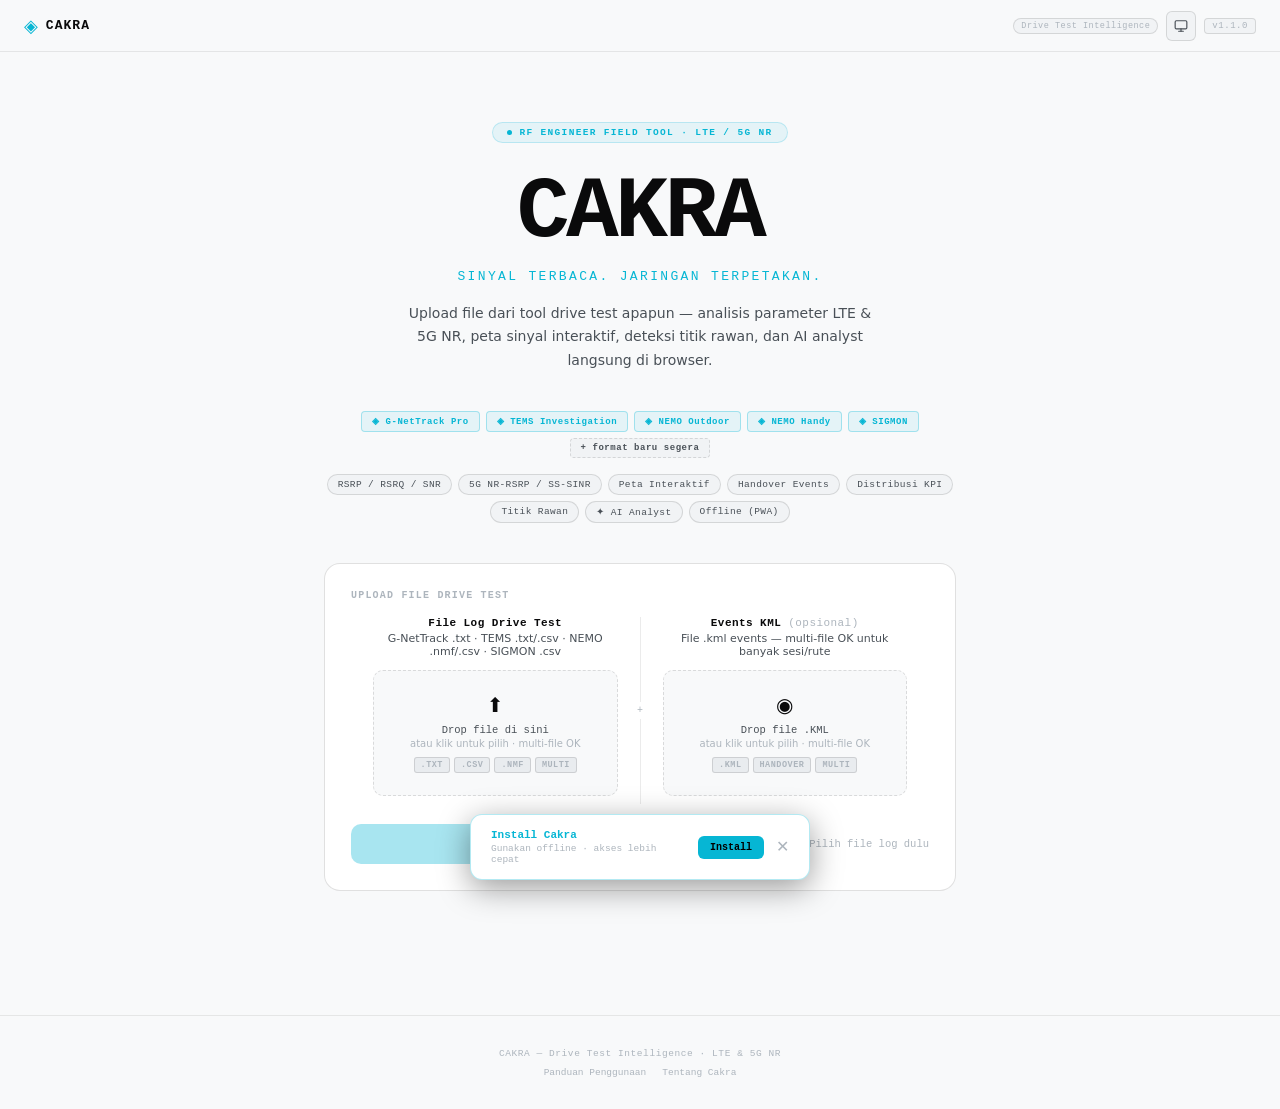
==== commit ac66ca03: "fix: zero CDN, all libs bundled local" ====
--- a/index.html
+++ b/index.html
@@ -168,7 +168,7 @@
     <div class="splash-bar"><div class="splash-fill"></div></div>
     <div class="splash-status" id="splashStatus">Memuat aplikasi...</div>
   </div>
-  <div class="splash-copy">v1.0.0 &nbsp;·&nbsp; LTE &amp; 5G NR<br>© 2025 Cakra · Hak Cipta Dilindungi</div>
+  <div class="splash-copy">v1.1.0 &nbsp;·&nbsp; LTE &amp; 5G NR<br>© 2025 Cakra · Hak Cipta Dilindungi</div>
 </div>
 
 <nav class="nav">
@@ -179,7 +179,7 @@
   <div class="nav-right">
     <span class="nav-logo-tag">Drive Test Intelligence</span>
     <button class="theme-btn" id="themeBtn" title="Ganti tema" onclick="cycleTheme()"></button>
-    <span class="nav-ver">v1.0.0</span>
+    <span class="nav-ver">v1.1.0</span>
   </div>
 </nav>
 
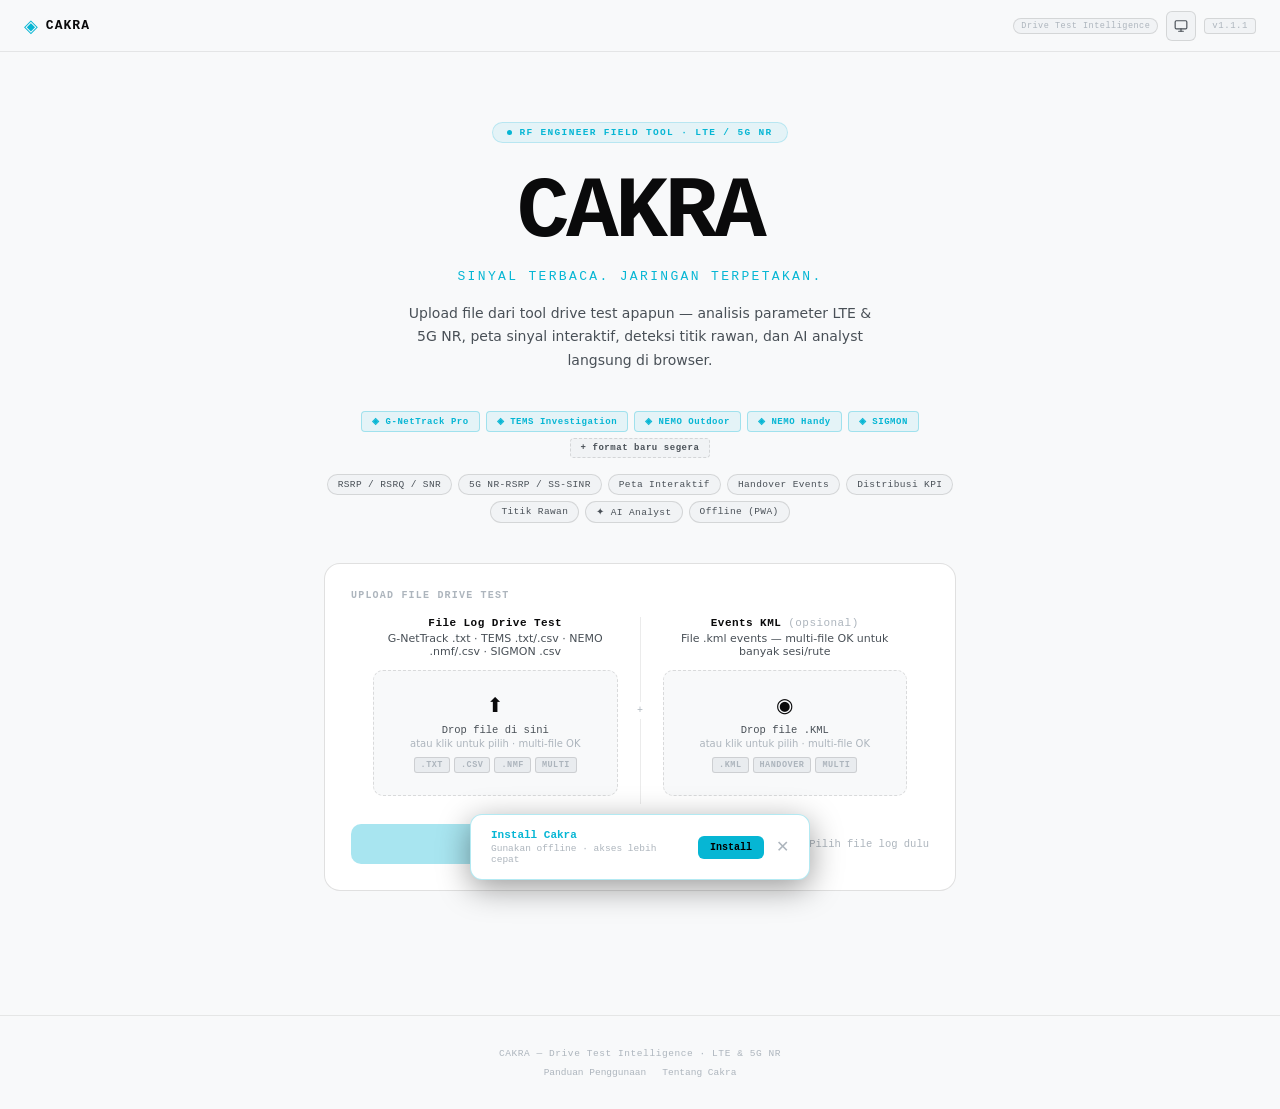
==== commit d99148bb: "fix: zero CDN, all libs bundled local" ====
--- a/index.html
+++ b/index.html
@@ -168,7 +168,7 @@
     <div class="splash-bar"><div class="splash-fill"></div></div>
     <div class="splash-status" id="splashStatus">Memuat aplikasi...</div>
   </div>
-  <div class="splash-copy">v1.1.0 &nbsp;·&nbsp; LTE &amp; 5G NR<br>© 2025 Cakra · Hak Cipta Dilindungi</div>
+  <div class="splash-copy">v1.1.1 &nbsp;·&nbsp; LTE &amp; 5G NR<br>© 2025 Cakra · Hak Cipta Dilindungi</div>
 </div>
 
 <nav class="nav">
@@ -179,7 +179,7 @@
   <div class="nav-right">
     <span class="nav-logo-tag">Drive Test Intelligence</span>
     <button class="theme-btn" id="themeBtn" title="Ganti tema" onclick="cycleTheme()"></button>
-    <span class="nav-ver">v1.1.0</span>
+    <span class="nav-ver">v1.1.1</span>
   </div>
 </nav>
 
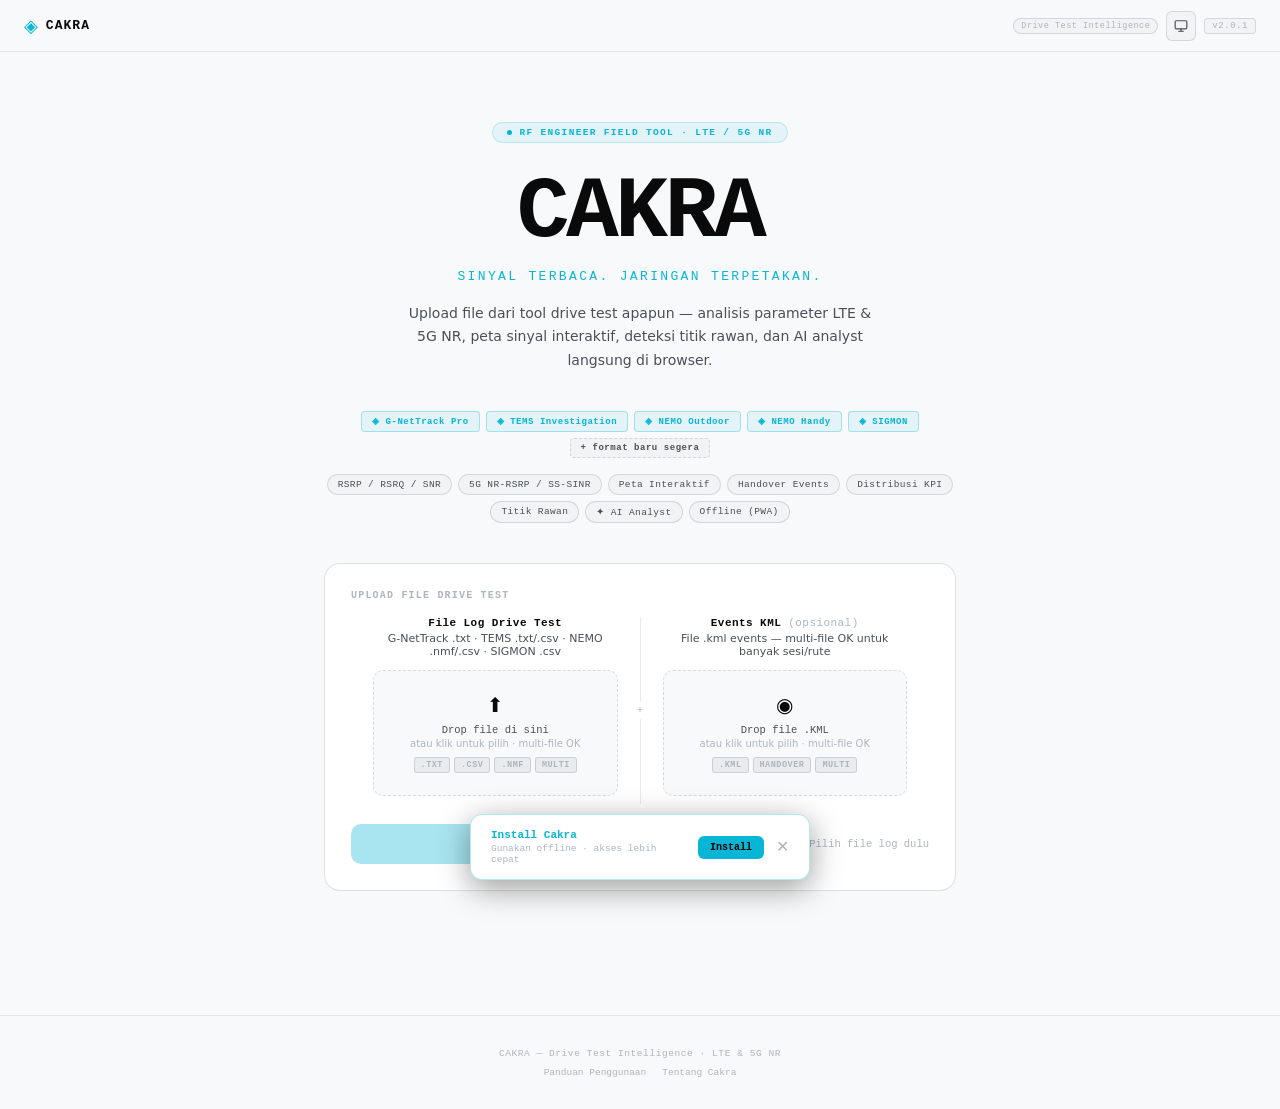
==== commit 864c18a5: "initial commit" ====
--- a/index.html
+++ b/index.html
@@ -153,6 +153,10 @@
   .nav{padding:0 16px}
 }
 </style>
+<script>
+// Inline theme preset (prevents flash) — synced with cakra_theme key
+(function(){var s=localStorage.getItem('cakra_theme')||'system';var t=s==='system'?(window.matchMedia('(prefers-color-scheme: dark)').matches?'dark':'light'):s;document.documentElement.setAttribute('data-theme',t)})();
+</script>
 </head>
 <body>
 
@@ -168,7 +172,7 @@
     <div class="splash-bar"><div class="splash-fill"></div></div>
     <div class="splash-status" id="splashStatus">Memuat aplikasi...</div>
   </div>
-  <div class="splash-copy">v1.1.1 &nbsp;·&nbsp; LTE &amp; 5G NR<br>© 2025 Cakra · Hak Cipta Dilindungi</div>
+  <div class="splash-copy">v2.0.1 &nbsp;·&nbsp; LTE &amp; 5G NR<br>© 2026 · Hak Cipta Dilindungi</div>
 </div>
 
 <nav class="nav">
@@ -179,7 +183,7 @@
   <div class="nav-right">
     <span class="nav-logo-tag">Drive Test Intelligence</span>
     <button class="theme-btn" id="themeBtn" title="Ganti tema" onclick="cycleTheme()"></button>
-    <span class="nav-ver">v1.1.1</span>
+    <span class="nav-ver">v2.0.1</span>
   </div>
 </nav>
 
@@ -306,15 +310,16 @@
 const themeLabels = ['dark','light','system'];
 
 function initTheme() {
-  // Always start with system theme — follows device preference
-  themeIdx = THEMES.indexOf('system');
-  if (themeIdx < 0) themeIdx = 2;
+  // Load from shared key — synced across all pages
+  const saved = localStorage.getItem('cakra_theme') || 'system';
+  themeIdx = THEMES.indexOf(saved);
+  if (themeIdx < 0) themeIdx = THEMES.indexOf('system');
   applyTheme();
 }
 
 function cycleTheme() {
   themeIdx = (themeIdx + 1) % THEMES.length;
-  // Do NOT persist — next load always follows system
+  localStorage.setItem('cakra_theme', THEMES[themeIdx]);
   applyTheme();
 }
 
@@ -426,7 +431,7 @@
       psub.textContent = f.name;
       const text = await f.text();
       ptxt.textContent = `Parsing ${f.name}...`;
-      const rows = GNetParser.parseTxt(text);
+      const rows = CakraParser.parseTxt(text);
       allRows = allRows.concat(rows);
     }
     if (!allRows.length) throw new Error('Tidak ada data valid. Pastikan format file benar.');
@@ -436,15 +441,15 @@
     await new Promise(r => setTimeout(r, 30));
 
     try {
-      sessionStorage.setItem('gnet_data', JSON.stringify(allRows));
-      sessionStorage.setItem('gnet_filename', txtFiles[0].name.replace(/\.[^.]+$/, ''));
-      sessionStorage.setItem('gnet_tool', GNetParser.getToolName(allRows));
+      sessionStorage.setItem('cakra_data', JSON.stringify(allRows));
+      sessionStorage.setItem('cakra_filename', txtFiles[0].name.replace(/\.[^.]+$/, ''));
+      sessionStorage.setItem('cakra_tool', CakraParser.getToolName(allRows));
     } catch(e) {
       // sessionStorage quota — trim to latest 50k points
       const trimmed = allRows.slice(-50000);
-      sessionStorage.setItem('gnet_data', JSON.stringify(trimmed));
-      sessionStorage.setItem('gnet_filename', txtFiles[0].name.replace(/\.[^.]+$/, '') + '_trimmed');
-      sessionStorage.setItem('gnet_tool', GNetParser.getToolName(trimmed));
+      sessionStorage.setItem('cakra_data', JSON.stringify(trimmed));
+      sessionStorage.setItem('cakra_filename', txtFiles[0].name.replace(/\.[^.]+$/, '') + '_trimmed');
+      sessionStorage.setItem('cakra_tool', CakraParser.getToolName(trimmed));
     }
 
     if (kmlFiles.length) {
@@ -454,15 +459,15 @@
         psub.textContent = kmlFiles[i].name;
         const kmlText = await kmlFiles[i].text();
         await new Promise(resolve => setTimeout(resolve, 30));
-        const events = GNetParser.parseKml(kmlText);
+        const events = CakraParser.parseKml(kmlText);
         allEvents = allEvents.concat(events);
       }
       try {
-        sessionStorage.setItem('gnet_events', JSON.stringify(allEvents));
-      } catch(e) { sessionStorage.removeItem('gnet_events'); }
+        sessionStorage.setItem('cakra_events', JSON.stringify(allEvents));
+      } catch(e) { sessionStorage.removeItem('cakra_events'); }
       psub.textContent = `${allEvents.length} events dari ${kmlFiles.length} file KML`;
     } else {
-      sessionStorage.removeItem('gnet_events');
+      sessionStorage.removeItem('cakra_events');
     }
 
     ptxt.textContent = 'Membuka dashboard...';
